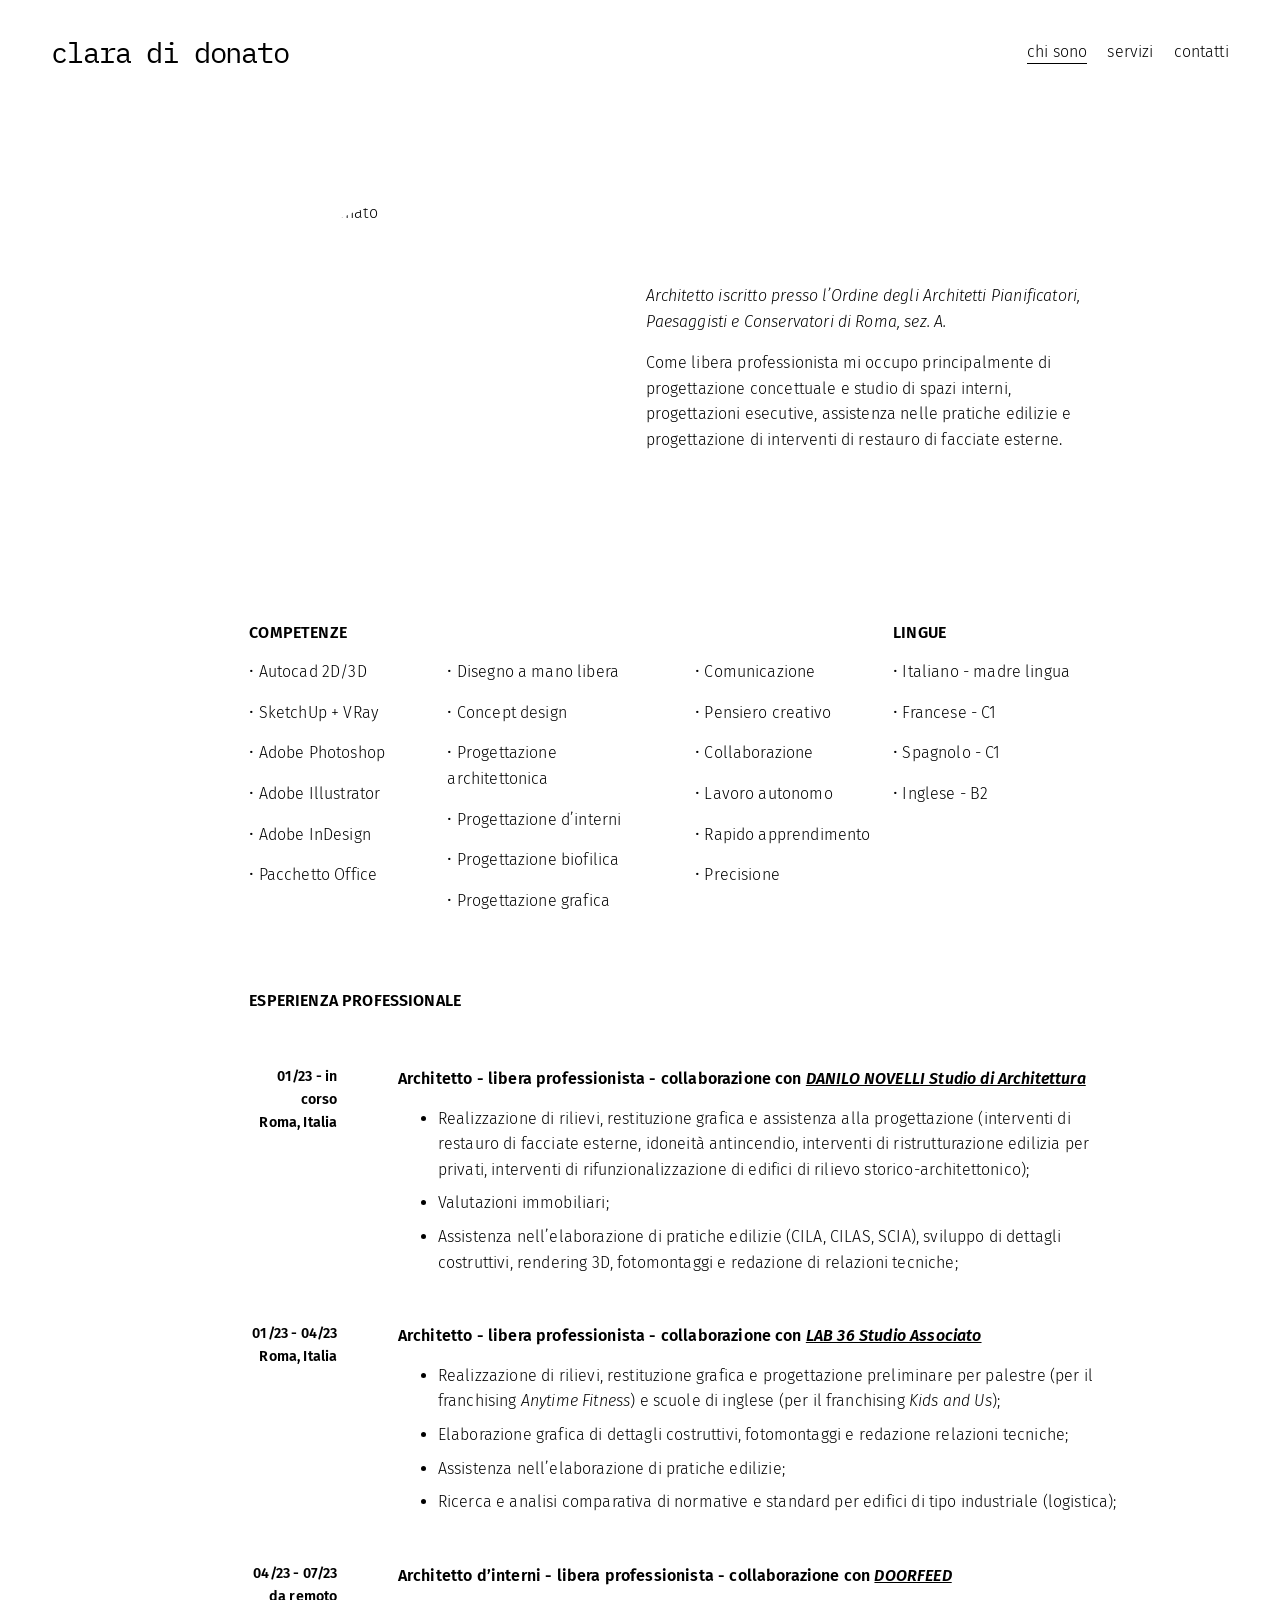
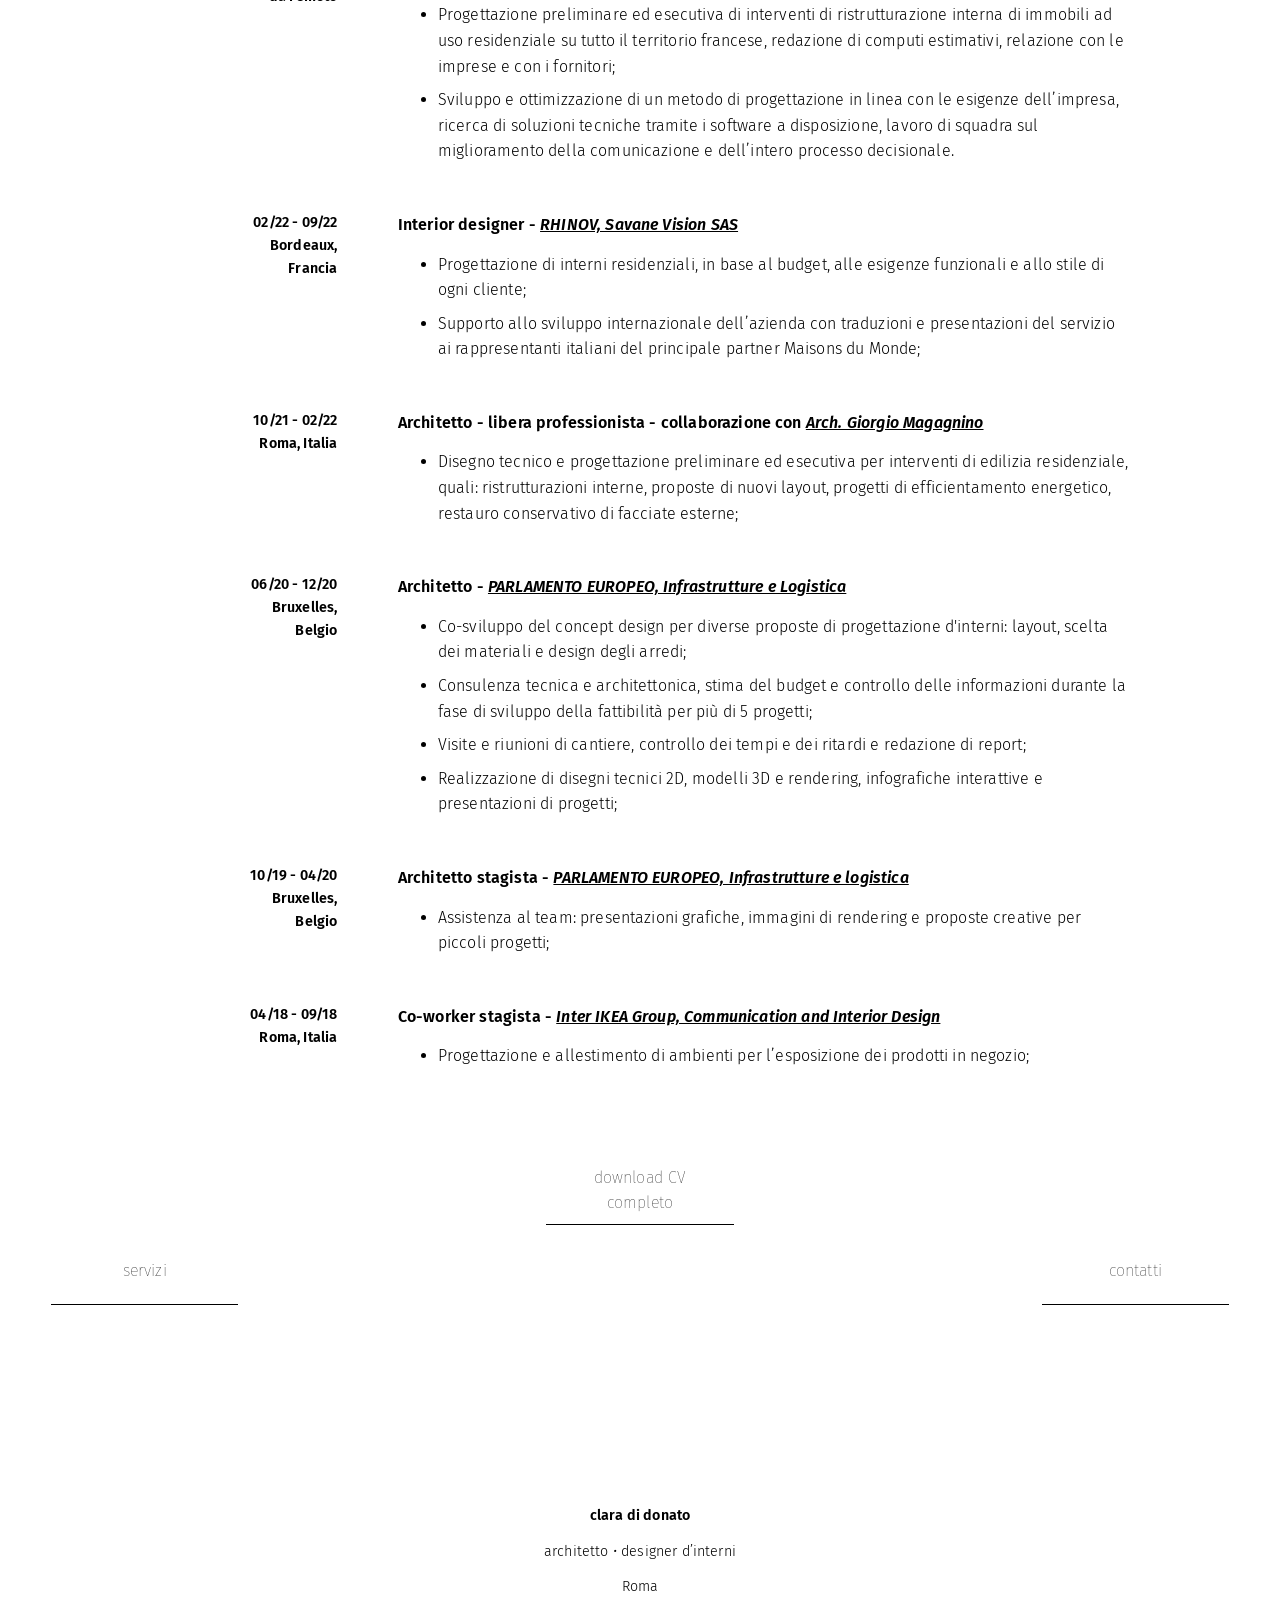
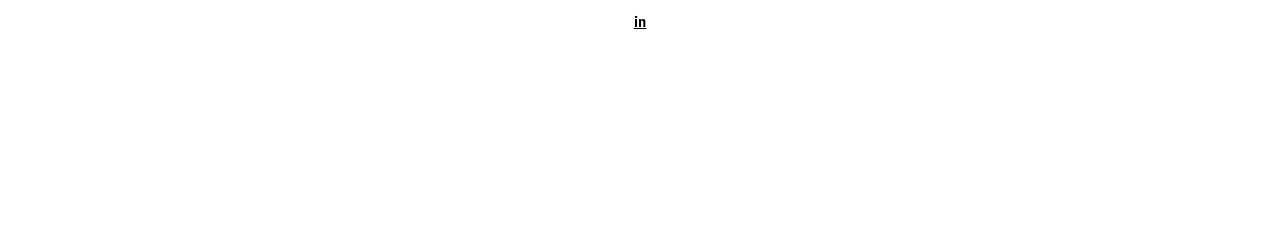
==== chisono/index.html @ 27e54b75 "First version of the site Co-Authored-By: Claude Opus 5.5 <noreply@anthropic.com>" ====
<!DOCTYPE html>
<html lang="it">
<head>
  <meta charset="utf-8">
  <meta name="viewport" content="width=device-width, initial-scale=1">
  <title>chi sono — clara di donato</title>
  <meta name="description" content="Clara Di Donato, architetto iscritto all’Ordine degli Architetti di Roma: competenze, lingue ed esperienza professionale.">
  <link rel="canonical" href="https://www.claradidonato.com/chisono/">
  <meta property="og:type" content="website">
  <meta property="og:title" content="chi sono — clara di donato">
  <meta property="og:url" content="https://www.claradidonato.com/chisono/">
  <meta property="og:image" content="https://www.claradidonato.com/assets/img/clara-di-donato.jpg">
  <link rel="icon" type="image/png" href="../assets/img/casetta.png">
  <link rel="stylesheet" href="../assets/css/style.css">
</head>
<body>
  <a class="skip-link" href="#main">Vai al contenuto</a>

  <!-- HEADER (same on every page) -->
  <header class="site-header">
    <a class="site-title" href="../">clara di donato</a>
    <button class="menu-toggle" aria-label="Menu" aria-expanded="false" aria-controls="nav"><span></span><span></span></button>
    <nav class="site-nav" id="nav" aria-label="Menu principale">
      <ul>
        <li><a href="../chisono/" aria-current="page">chi sono</a></li>
        <li><a href="../servizi/">servizi</a></li>
        <li><a href="../contatti/">contatti</a></li>
      </ul>
    </nav>
  </header>

  <main id="main">
    <section class="section about">

      <!-- Photo + introduction -->
      <div class="grid reveal">
        <img class="photo" src="../assets/img/clara-di-donato.jpg" alt="Clara Di Donato" width="800" height="800">
        <div class="intro">
          <h1 class="visually-hidden">chi sono</h1>
          <p class="lead">Architetto iscritto presso l’Ordine degli Architetti Pianificatori, Paesaggisti e Conservatori di Roma, sez. A.</p>
          <p>Come libera professionista mi occupo principalmente di progettazione concettuale e studio di spazi interni, progettazioni esecutive, assistenza nelle pratiche edilizie e progettazione di interventi di restauro di facciate esterne.</p>
        </div>
      </div>

      <!-- Skills & languages -->
      <div class="grid skills reveal">
        <h2 class="h-competenze">COMPETENZE</h2>
        <ul class="col-1">
          <li>Autocad 2D/3D</li>
          <li>SketchUp + VRay</li>
          <li>Adobe Photoshop</li>
          <li>Adobe Illustrator</li>
          <li>Adobe InDesign</li>
          <li>Pacchetto Office</li>
        </ul>
        <ul class="col-2">
          <li>Disegno a mano libera</li>
          <li>Concept design</li>
          <li>Progettazione architettonica</li>
          <li>Progettazione d’interni</li>
          <li>Progettazione biofilica</li>
          <li>Progettazione grafica</li>
        </ul>
        <ul class="col-3">
          <li>Comunicazione</li>
          <li>Pensiero creativo</li>
          <li>Collaborazione</li>
          <li>Lavoro autonomo</li>
          <li>Rapido apprendimento</li>
          <li>Precisione</li>
        </ul>
        <h2 class="h-lingue">LINGUE</h2>
        <ul class="col-4">
          <li>Italiano - madre lingua</li>
          <li>Francese - C1</li>
          <li>Spagnolo - C1</li>
          <li>Inglese - B2</li>
        </ul>
      </div>

      <!-- Work experience: to add a job, copy one <article class="job"> block -->
      <div class="grid experience">
        <h2>ESPERIENZA PROFESSIONALE</h2>

        <article class="job reveal">
          <p class="when">01/23 - in corso<br>Roma, Italia</p>
          <div class="what">
            <h3>Architetto - libera professionista - collaborazione con <a href="https://studioarchitetturanovelli.it/" target="_blank" rel="noopener">DANILO NOVELLI Studio di Architettura</a></h3>
            <ul>
              <li>Realizzazione di rilievi, restituzione grafica e assistenza alla progettazione (interventi di restauro di facciate esterne, idoneità antincendio, interventi di ristrutturazione edilizia per privati, interventi di rifunzionalizzazione di edifici di rilievo storico-architettonico);</li>
              <li>Valutazioni immobiliari;</li>
              <li>Assistenza nell’elaborazione di pratiche edilizie (CILA, CILAS, SCIA), sviluppo di dettagli costruttivi, rendering 3D, fotomontaggi e redazione di relazioni tecniche;</li>
            </ul>
          </div>
        </article>

        <article class="job reveal">
          <p class="when">01/23 - 04/23<br>Roma, Italia</p>
          <div class="what">
            <h3>Architetto - libera professionista - collaborazione con <a href="https://www.lab-36.it/" target="_blank" rel="noopener">LAB 36 Studio Associato</a></h3>
            <ul>
              <li>Realizzazione di rilievi, restituzione grafica e progettazione preliminare per palestre (per il franchising <em>Anytime Fitness</em>) e scuole di inglese (per il franchising <em>Kids and Us</em>);</li>
              <li>Elaborazione grafica di dettagli costruttivi, fotomontaggi e redazione relazioni tecniche;</li>
              <li>Assistenza nell’elaborazione di pratiche edilizie;</li>
              <li>Ricerca e analisi comparativa di normative e standard per edifici di tipo industriale (logistica);</li>
            </ul>
          </div>
        </article>

        <article class="job reveal">
          <p class="when">04/23 - 07/23<br>da remoto</p>
          <div class="what">
            <h3>Architetto d’interni - libera professionista - collaborazione con <a href="https://www.doorfeed.com/" target="_blank" rel="noopener">DOORFEED</a></h3>
            <ul>
              <li>Progettazione preliminare ed esecutiva di interventi di ristrutturazione interna di immobili ad uso residenziale su tutto il territorio francese, redazione di computi estimativi, relazione con le imprese e con i fornitori;</li>
              <li>Sviluppo e ottimizzazione di un metodo di progettazione in linea con le esigenze dell’impresa, ricerca di soluzioni tecniche tramite i software a disposizione, lavoro di squadra sul miglioramento della comunicazione e dell’intero processo decisionale.</li>
            </ul>
          </div>
        </article>

        <article class="job reveal">
          <p class="when">02/22 - 09/22<br>Bordeaux, Francia</p>
          <div class="what">
            <h3>Interior designer - <a href="https://www.rhinov.fr/" target="_blank" rel="noopener">RHINOV, Savane Vision SAS</a></h3>
            <ul>
              <li>Progettazione di interni residenziali, in base al budget, alle esigenze funzionali e allo stile di ogni cliente;</li>
              <li>Supporto allo sviluppo internazionale dell’azienda con traduzioni e presentazioni del servizio ai rappresentanti italiani del principale partner Maisons du Monde;</li>
            </ul>
          </div>
        </article>

        <article class="job reveal">
          <p class="when">10/21 - 02/22<br>Roma, Italia</p>
          <div class="what">
            <h3>Architetto - libera professionista - collaborazione con <a href="https://www.architettomagagnino.it/" target="_blank" rel="noopener">Arch. Giorgio Magagnino</a></h3>
            <ul>
              <li>Disegno tecnico e progettazione preliminare ed esecutiva per interventi di edilizia residenziale, quali: ristrutturazioni interne, proposte di nuovi layout, progetti di efficientamento energetico, restauro conservativo di facciate esterne;</li>
            </ul>
          </div>
        </article>

        <article class="job reveal">
          <p class="when">06/20 - 12/20<br>Bruxelles, Belgio</p>
          <div class="what">
            <h3>Architetto - <a href="https://the-secretary-general.europarl.europa.eu/en/directorates-general/inlo" target="_blank" rel="noopener">PARLAMENTO EUROPEO, Infrastrutture e Logistica</a></h3>
            <ul>
              <li>Co-sviluppo del concept design per diverse proposte di progettazione d'interni: layout, scelta dei materiali e design degli arredi;</li>
              <li>Consulenza tecnica e architettonica, stima del budget e controllo delle informazioni durante la fase di sviluppo della fattibilità per più di 5 progetti;</li>
              <li>Visite e riunioni di cantiere, controllo dei tempi e dei ritardi e redazione di report;</li>
              <li>Realizzazione di disegni tecnici 2D, modelli 3D e rendering, infografiche interattive e presentazioni di progetti;</li>
            </ul>
          </div>
        </article>

        <article class="job reveal">
          <p class="when">10/19 - 04/20<br>Bruxelles, Belgio</p>
          <div class="what">
            <h3>Architetto stagista - <a href="https://ep-stages.gestmax.eu/website/homepage" target="_blank" rel="noopener">PARLAMENTO EUROPEO, Infrastrutture e logistica</a></h3>
            <ul>
              <li>Assistenza al team: presentazioni grafiche, immagini di rendering e proposte creative per piccoli progetti;</li>
            </ul>
          </div>
        </article>

        <article class="job reveal">
          <p class="when">04/18 - 09/18<br>Roma, Italia</p>
          <div class="what">
            <h3>Co-worker stagista - <a href="https://www.ikea.com/" target="_blank" rel="noopener">Inter IKEA Group, Communication and Interior Design</a></h3>
            <ul>
              <li>Progettazione e allestimento di ambienti per l’esposizione dei prodotti in negozio;</li>
            </ul>
          </div>
        </article>
      </div>

      <div class="about-end">
        <div class="grid">
          <a class="btn btn--cv" href="../s/arch-clara-di-donato-CV.pdf" target="_blank" rel="noopener">download CV completo</a>
        </div>
        <div class="grid btn-row">
          <a class="btn btn--left" href="../servizi/">servizi</a>
          <a class="btn btn--right" href="../contatti/">contatti</a>
        </div>
      </div>

    </section>
  </main>

  <!-- FOOTER (same on every page) -->
  <footer class="site-footer">
    <p><strong>clara di donato</strong></p>
    <p>architetto <em>•</em> designer d’interni</p>
    <p>Roma</p>
    <p><a class="linkedin" href="https://www.linkedin.com/in/claradidonato/" aria-label="LinkedIn">in</a></p>
  </footer>

  <script src="../assets/js/main.js"></script>
</body>
</html>
---- assets/css/style.css ----
/* ==========================================================================
   clara di donato — stylesheet
   Colours, fonts and spacing live in the variables right below:
   change them there and the whole site follows.
   ========================================================================== */

@font-face { font-family: "IBM Plex Mono"; src: url("../fonts/ibm-plex-mono-latin-400-normal.woff2") format("woff2"); font-weight: 400; font-style: normal; font-display: swap; }
@font-face { font-family: "IBM Plex Mono"; src: url("../fonts/ibm-plex-mono-latin-500-normal.woff2") format("woff2"); font-weight: 500; font-style: normal; font-display: swap; }
/* Fira Sans stands in for Adelle Sans (an Adobe font licensed through Squarespace) */
@font-face { font-family: "Fira Sans"; src: url("../fonts/fira-sans-latin-100-normal.woff2") format("woff2"); font-weight: 100; font-style: normal; font-display: swap; }
@font-face { font-family: "Fira Sans"; src: url("../fonts/fira-sans-latin-300-normal.woff2") format("woff2"); font-weight: 300; font-style: normal; font-display: swap; }
@font-face { font-family: "Fira Sans"; src: url("../fonts/fira-sans-latin-300-italic.woff2") format("woff2"); font-weight: 300; font-style: italic; font-display: swap; }
@font-face { font-family: "Fira Sans"; src: url("../fonts/fira-sans-latin-600-normal.woff2") format("woff2"); font-weight: 700; font-style: normal; font-display: swap; }
@font-face { font-family: "Fira Sans"; src: url("../fonts/fira-sans-latin-600-italic.woff2") format("woff2"); font-weight: 700; font-style: italic; font-display: swap; }

:root {
  --mono: "IBM Plex Mono", ui-monospace, Menlo, monospace;
  --sans: "Fira Sans", "Helvetica Neue", Arial, sans-serif;
  --ink: #000;
  --paper: #fff;
  --soft: #fafafa;           /* background of the before/after carousel */
  --margin: 4vw;             /* left/right page margin */
  --gap: 11px;               /* gap between grid columns */
}

*, *::before, *::after { box-sizing: border-box; }

html { -webkit-text-size-adjust: 100%; }

body {
  margin: 0;
  background: var(--paper);
  color: var(--ink);
  font-family: var(--sans);
  font-weight: 300;
  font-size: 16px;
  line-height: 1.6;
  letter-spacing: 0.01em;
  -webkit-font-smoothing: antialiased;
}

img { display: block; max-width: 100%; height: auto; }
a { color: inherit; }
p { margin: 0 0 1em; }
p:last-child { margin-bottom: 0; }
strong, b { font-weight: 700; }

.skip-link { position: absolute; left: -9999px; top: 0; z-index: 100; background: #fff; padding: 8px 12px; }
.skip-link:focus { left: 8px; }

/* ---------- Header ---------- */

.site-header {
  position: absolute;
  inset: 0 0 auto 0;
  z-index: 20;
  display: flex;
  align-items: center;
  justify-content: space-between;
  height: 104px;
  padding: 0 var(--margin);
  color: var(--ink);
}
.site-header--light { color: #fff; }

.site-title {
  font-family: var(--mono);
  font-weight: 400;
  font-size: clamp(22px, 2.28vw, 34px);
  letter-spacing: -0.04em;
  text-decoration: none;
  white-space: nowrap;
}

.site-nav ul { display: flex; gap: 20px; list-style: none; margin: 0; padding: 0; }
.site-nav a { text-decoration: none; padding-bottom: 2px; border-bottom: 1px solid transparent; }
.site-nav a:hover, .site-nav a[aria-current="page"] { border-bottom-color: currentColor; }

.menu-toggle {
  display: none;
  width: 44px; height: 44px;
  margin-right: -10px;
  padding: 0;
  border: 0;
  background: none;
  color: inherit;
  cursor: pointer;
}
.menu-toggle span { display: block; width: 26px; height: 1px; margin: 7px auto; background: currentColor; transition: transform .25s; }
.menu-open .menu-toggle span:first-child { transform: translateY(4px) rotate(45deg); }
.menu-open .menu-toggle span:last-child { transform: translateY(-4px) rotate(-45deg); }

/* ---------- Layout helpers ---------- */

.section { position: relative; }

/* 24-column grid, same as the Squarespace layout */
.grid {
  display: grid;
  grid-template-columns: repeat(24, minmax(0, 1fr));
  column-gap: var(--gap);
  padding: 0 var(--margin);
}

/* Underlined text button */
.btn {
  display: flex;
  align-items: center;
  justify-content: center;
  min-height: 68px;
  padding: 0 17.6px;
  border-bottom: 1.5px solid var(--ink);
  font-family: var(--sans);
  font-weight: 100;
  font-size: 16px;
  text-align: center;
  text-decoration: none;
  transition: opacity .2s;
}
.btn:hover { opacity: .6; }

.btn-row { margin-top: 40px; }
.btn-row .btn--left { grid-column: 1 / 5; }
.btn-row .btn--right { grid-column: 21 / 25; }

h1, h2, h3, h4 { margin: 0; font-weight: 400; }
.mono-heading {
  font-family: var(--mono);
  font-weight: 400;
  font-size: clamp(21px, 1.81vw, 28px);
  line-height: 1.37;
  letter-spacing: -0.04em;
}

/* Fade-in on scroll (turned off for people who prefer reduced motion) */
.reveal { opacity: 0; transform: translateY(24px); transition: opacity .9s ease, transform .9s ease; }
.reveal.is-visible { opacity: 1; transform: none; }
@media (prefers-reduced-motion: reduce) { .reveal { opacity: 1; transform: none; transition: none; } }

/* ---------- Home ---------- */

.home-intro-blank { height: calc(100svh - 16px); min-height: 480px; }
.home-intro-blank .doodle {
  position: absolute;
  right: 5.2vw;
  bottom: 22px;
  width: clamp(96px, 11.5vw, 180px);
}

.home-photo {
  height: clamp(420px, 108vw, 1600px);
  background: #fff;
  overflow: hidden;
}
.home-photo > img { width: 100%; height: 100%; object-fit: cover; object-position: 50% 50%; }
.home-photo::after { content: ""; position: absolute; inset: 0; background: rgba(255, 255, 255, .15); }
.home-photo .curve { position: absolute; top: -1px; left: 0; z-index: 1; width: 100%; height: clamp(30px, 6vw, 86px); }

.home-about { padding: 210px 0 130px; }
.home-about .portrait { grid-column: 6 / 9; align-self: start; justify-self: center; max-height: 190px; width: auto; }
.home-about .text { grid-column: 10 / 19; margin-top: 40px; }
.home-about .text .mono-heading { margin-bottom: 22px; }
.home-about .text p { text-align: justify; }
.home-about .btn-row { margin-top: 64px; }

.carousel-section { background: var(--soft); padding: 146px 0 143px; }
.carousel { padding: 0 var(--margin); }
.carousel-track {
  display: flex;
  gap: 100px;
  overflow-x: auto;
  scroll-snap-type: x mandatory;
  scroll-behavior: smooth;
  scrollbar-width: none;
  margin: 0;
  padding: 0;
  list-style: none;
}
.carousel-track::-webkit-scrollbar { display: none; }
.carousel-track li { flex: 0 0 calc((100% - 200px) / 3); scroll-snap-align: start; }
.carousel-track img { width: 100%; aspect-ratio: 1 / 1; object-fit: cover; }
.carousel-arrows { display: flex; justify-content: center; gap: 20px; margin-top: 66px; }
.carousel-arrows button {
  display: grid; place-items: center;
  width: 60px; height: 60px;
  border: 0; border-radius: 50%;
  background: #3d3d3d; color: #fff;
  cursor: pointer;
  transition: opacity .2s;
}
.carousel-arrows button:hover { opacity: .75; }
.carousel-arrows svg { width: 24px; height: 24px; }

.home-plan { padding: 100px 0 110px; }
.home-plan .plan { grid-column: 1 / 25; width: 100%; }
.home-plan .btn-row { margin-top: 30px; }

/* ---------- Chi sono ---------- */

.about { padding: 200px 0 0; }
.about .photo { grid-column: 5 / 12; width: 100%; max-width: 380px; aspect-ratio: 1 / 1; object-fit: cover; border-radius: 50%; justify-self: center; }
.about .intro { grid-column: 13 / 22; align-self: center; }
.about .intro .lead { font-style: italic; text-align: justify; }

.skills { margin-top: 84px; row-gap: 14px; }
.skills h2 { font-family: var(--sans); font-size: 16px; font-weight: 700; }
.skills .h-competenze { grid-column: 5 / 9; grid-row: 1; }
.skills .h-lingue { grid-column: 18 / 22; grid-row: 1; }
.skills ul { list-style: none; margin: 0; padding: 0; grid-row: 2; }
.skills li { margin-bottom: 15px; }
.skills li::before { content: "• "; }
.skills .col-1 { grid-column: 5 / 9; }
.skills .col-2 { grid-column: 9 / 13; }
.skills .col-3 { grid-column: 14 / 18; }
.skills .col-4 { grid-column: 18 / 22; }

.experience { margin-top: 60px; }
.experience > h2 { grid-column: 5 / 23; font-family: var(--sans); font-size: 16px; font-weight: 700; margin-bottom: 52px; }
.job { grid-column: 5 / 23; display: grid; grid-template-columns: subgrid; margin-bottom: 40px; }
.job .when { grid-column: 1 / 3; font-size: 14.27px; line-height: 1.6; font-weight: 700; text-align: right; }
.job .what { grid-column: 4 / 19; }
.job .what h3 { font-family: var(--sans); font-size: 16px; font-weight: 700; margin-bottom: 14px; }
.job .what h3 a { font-style: italic; }
.job .what ul { margin: 0; padding-left: 40px; }
.job .what li { margin-bottom: 8px; }

.about-end { padding: 40px 0 0; }
.about-end .btn--cv { grid-column: 11 / 15; }
.about-end .btn-row { margin-top: 12px; }

/* ---------- Servizi ---------- */

.services { padding: 150px 0 0; }
.services .list { grid-column: 4 / 12; grid-row: 1; align-self: center; }
.services .image { grid-column: 13 / 24; grid-row: 1; width: 100%; aspect-ratio: 601 / 621; object-fit: cover; }
.services .btn-row { margin-top: 30px; }

.accordion details { padding: 30px 0; }
.accordion summary {
  display: flex; align-items: center; justify-content: space-between; gap: 20px;
  list-style: none;
  cursor: pointer;
}
.accordion summary::-webkit-details-marker { display: none; }
.accordion .icon { position: relative; flex: 0 0 24px; width: 24px; height: 24px; }
.accordion .icon::before, .accordion .icon::after { content: ""; position: absolute; left: 0; top: 50%; width: 24px; height: 1px; background: currentColor; transition: transform .25s; }
.accordion .icon::after { transform: rotate(90deg); }
.accordion details[open] .icon::after { transform: rotate(0deg); }
.accordion details p { width: 70%; margin-top: 18px; }

/* ---------- Contatti ---------- */

.contact-hero { height: clamp(420px, 79vw, 1140px); background: #1c1c1c; overflow: hidden; }
.contact-hero img { width: 100%; height: 100%; object-fit: cover; }

.contact { padding: 176px 0 120px; }
.contact form { grid-column: 7 / 19; }
.contact .btn--home { grid-column: 7 / 11; margin-top: 60px; }

.form-row { display: grid; grid-template-columns: 1fr 1fr; gap: 10px; }
.form-legend { margin: 0 0 4px; padding: 0; font-size: 16px; }
.field { display: block; margin-bottom: 22px; }
.field label { display: block; font-size: 13px; }
.field label .req { color: rgba(0, 0, 0, .55); margin-left: 4px; }
.field.big label { font-size: 14px; }
.field input, .field textarea {
  display: block; width: 100%;
  margin-top: 6px;
  padding: 5px 0;
  border: 0; border-bottom: 1px solid var(--ink); border-radius: 0;
  background: transparent;
  font: inherit;
  color: inherit;
}
.field textarea { min-height: 110px; resize: vertical; }
.field input:focus, .field textarea:focus { outline: none; border-bottom-width: 2px; }
fieldset { border: 0; margin: 0; padding: 0; min-width: 0; }
.btn--submit { display: inline-flex; min-height: 38px; border-top: 0; border-left: 0; border-right: 0; background: none; color: inherit; cursor: pointer; }
.hp { position: absolute; left: -9999px; }

/* ---------- Footer ---------- */

.site-footer { padding: 200px 0 200px; text-align: center; font-size: 14.27px; line-height: 1.6; }
.site-footer p { margin: 0 0 0.9em; }
.site-footer .linkedin { font-weight: 700; text-decoration: underline; }

/* ---------- 404 ---------- */

.not-found { min-height: 70vh; display: grid; place-items: center; text-align: center; padding: 160px var(--margin) 0; }

/* ---------- Tablet & phone ---------- */

@media (max-width: 1000px) {
  .home-about .portrait { grid-column: 3 / 8; }
  .home-about .text { grid-column: 9 / 23; }
  .about .photo { grid-column: 3 / 11; }
  .about .intro { grid-column: 12 / 24; }
  .skills .h-competenze, .skills .col-1 { grid-column: 3 / 9; }
  .skills .col-2 { grid-column: 9 / 15; }
  .skills .col-3 { grid-column: 15 / 20; }
  .skills .h-lingue, .skills .col-4 { grid-column: 20 / 25; }
  .experience > h2, .job { grid-column: 3 / 25; }
  .job .what { grid-column: 4 / 23; }
  .services .list { grid-column: 2 / 12; }
  .contact form, .contact .btn--home { grid-column: 4 / 22; }
}

@media (max-width: 767px) {
  :root { --margin: 6vw; }

  .menu-toggle { display: block; position: relative; z-index: 31; }
  .site-nav {
    position: fixed; inset: 0; z-index: 30;
    display: grid; place-items: center;
    background: #fff; color: #000;
    opacity: 0; visibility: hidden;
    transition: opacity .25s, visibility .25s;
  }
  .site-nav ul { flex-direction: column; align-items: center; gap: 26px; }
  .site-nav a { font-family: var(--mono); font-size: 28px; letter-spacing: -0.04em; }
  .menu-open .site-nav { opacity: 1; visibility: visible; }
  .menu-open .site-title, .menu-open .menu-toggle { position: relative; z-index: 31; color: #000; }
  .site-header { height: 84px; }

  .grid > * { grid-column: 1 / -1 !important; grid-row: auto !important; }

  .btn-row { row-gap: 8px; }
  .home-about { padding: 120px 0 90px; }
  .home-about .portrait { justify-self: start; max-height: 150px; }
  .home-about .text { margin-top: 28px; }

  .carousel-section { padding: 80px 0; }
  .carousel-track { gap: 20px; }
  .carousel-track li { flex-basis: 82%; }
  .carousel-arrows { margin-top: 40px; }

  .home-plan { padding: 60px 0 80px; }

  .about { padding-top: 120px; }
  .about .photo { max-width: 260px; margin-bottom: 36px; justify-self: start; }
  .skills { margin-top: 56px; }
  .skills ul { margin-bottom: 10px; }
  .skills .h-lingue { margin-top: 18px; }
  .job { display: block; }
  .job .when { text-align: left; margin-bottom: 8px; }
  .job .what ul { padding-left: 20px; }

  .services { padding-top: 120px; }
  .services .image { margin-top: 30px; }
  .accordion details p { width: 100%; }
  .home-about .text p, .about .intro .lead { text-align: left; }

  .contact { padding: 90px 0 80px; }
  .form-row { grid-template-columns: 1fr; gap: 0; }

  .site-footer { padding: 120px 0; }
}

.visually-hidden { position: absolute !important; width: 1px; height: 1px; overflow: hidden; clip: rect(0 0 0 0); white-space: nowrap; }
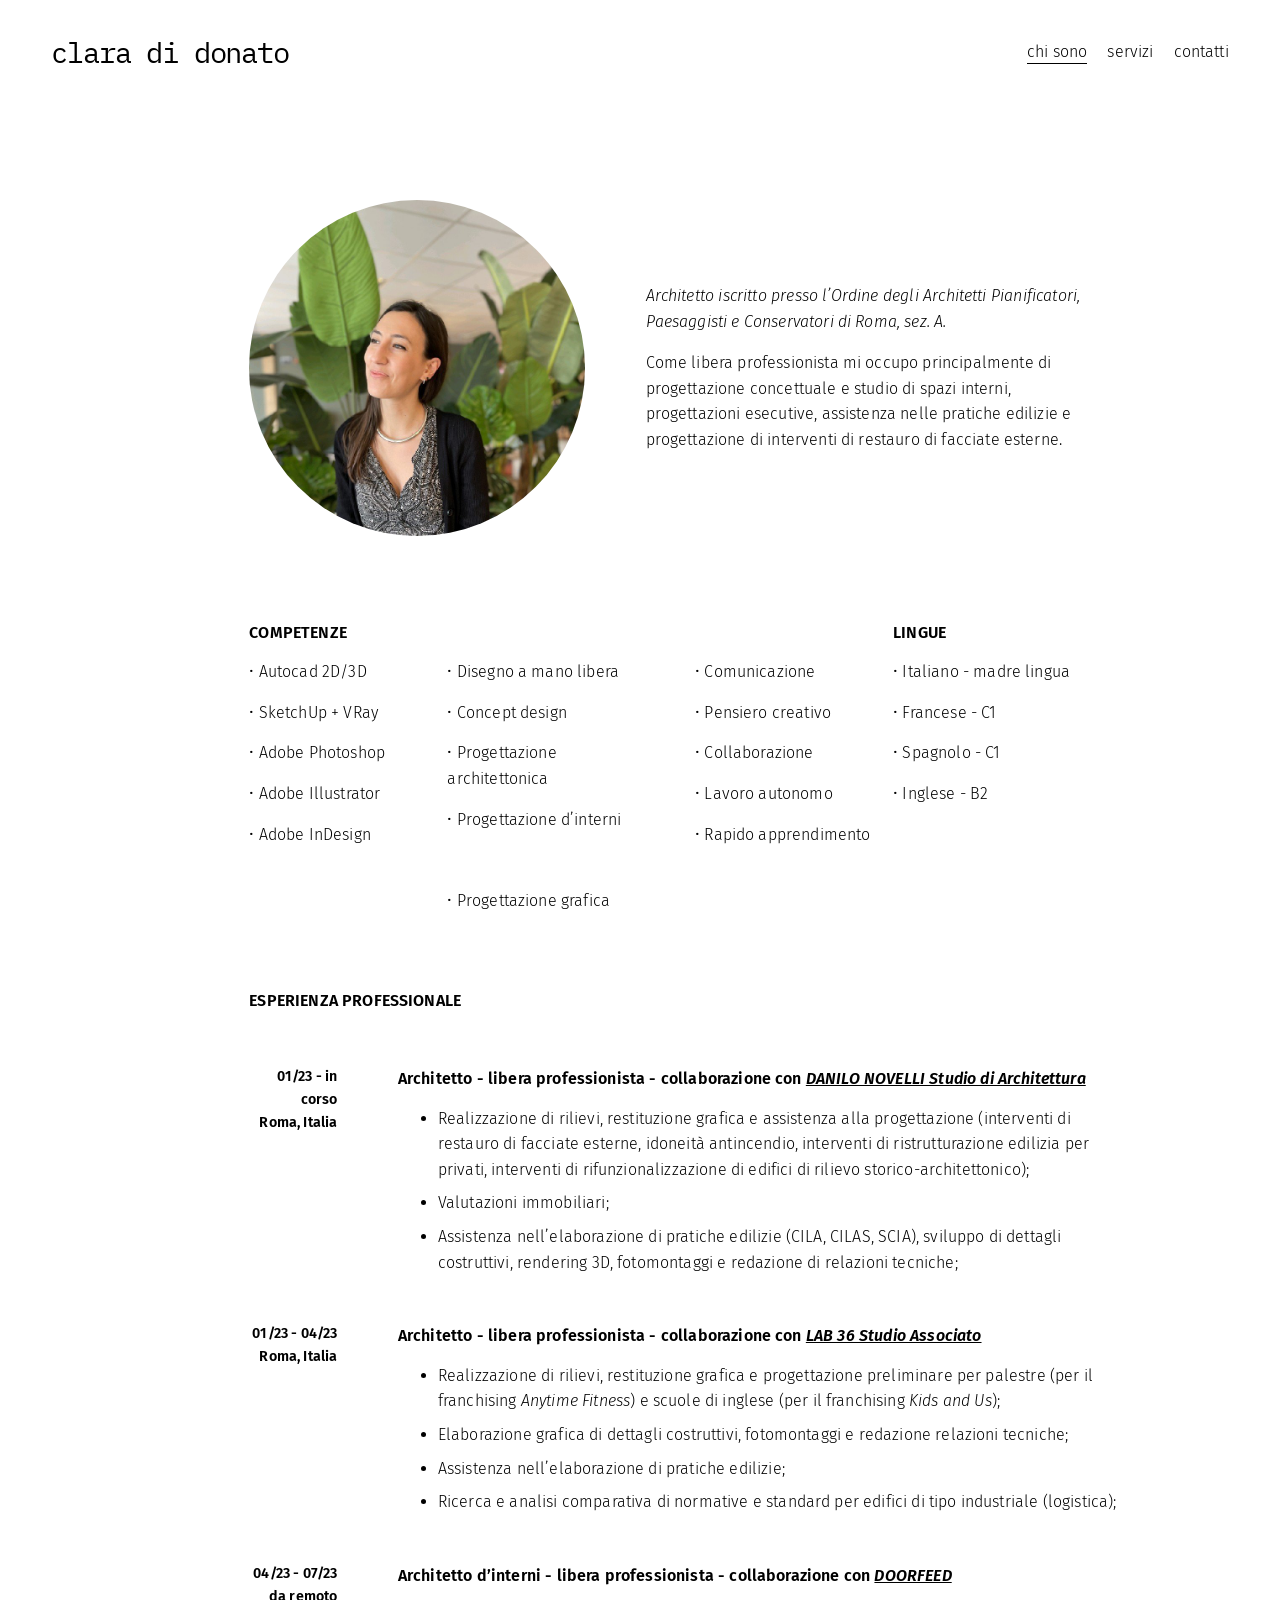
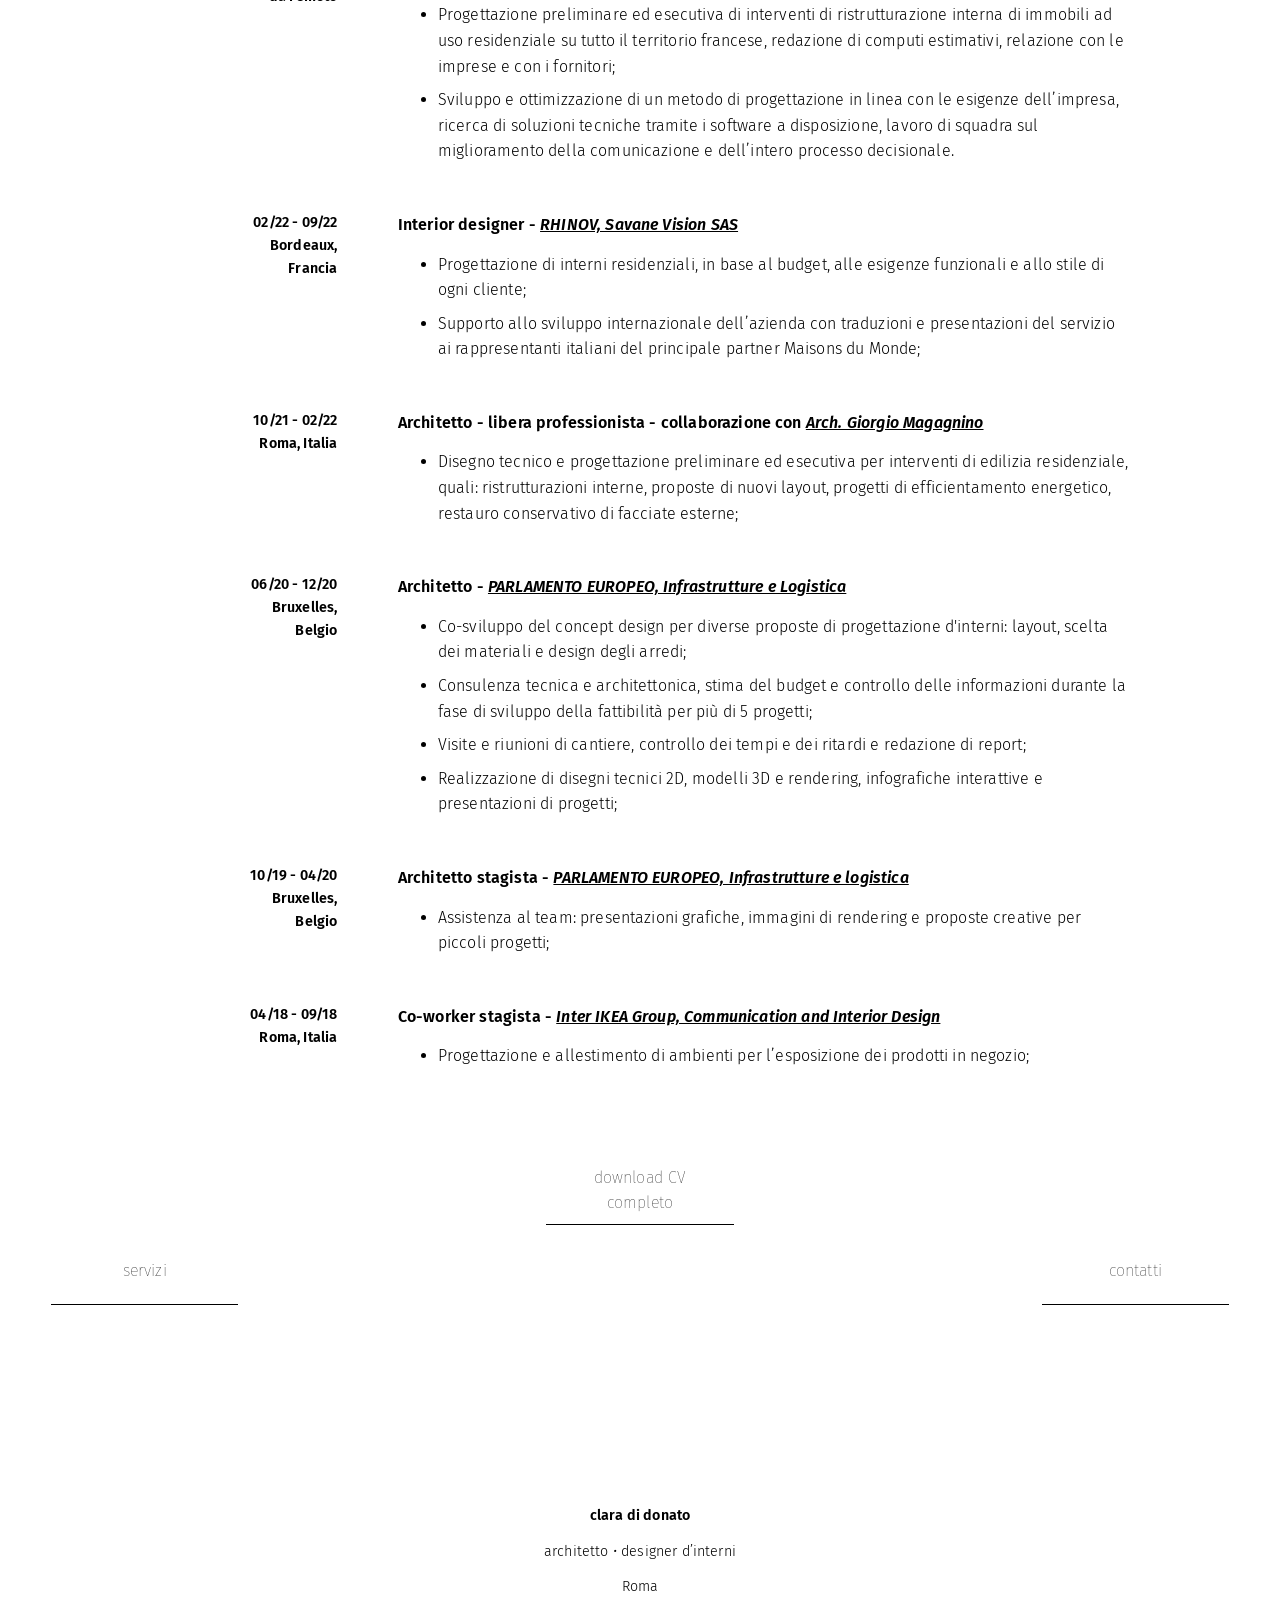
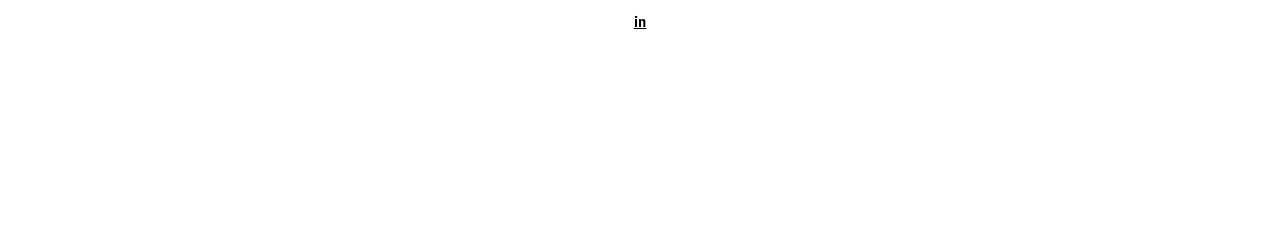
==== commit f4fd09a1: "Add the old site effects: home photo zoom, growing photo on Servizi, fade-ins Co-Authored-By: Claude" ====
--- a/chisono/index.html
+++ b/chisono/index.html
@@ -33,7 +33,7 @@
     <section class="section about">
 
       <!-- Photo + introduction -->
-      <div class="grid reveal">
+      <div class="grid">
         <img class="photo" src="../assets/img/clara-di-donato.jpg" alt="Clara Di Donato" width="800" height="800">
         <div class="intro">
           <h1 class="visually-hidden">chi sono</h1>
@@ -43,7 +43,7 @@
       </div>
 
       <!-- Skills & languages -->
-      <div class="grid skills reveal">
+      <div class="grid skills">
         <h2 class="h-competenze">COMPETENZE</h2>
         <ul class="col-1">
           <li>Autocad 2D/3D</li>
@@ -82,7 +82,7 @@
       <div class="grid experience">
         <h2>ESPERIENZA PROFESSIONALE</h2>
 
-        <article class="job reveal">
+        <article class="job">
           <p class="when">01/23 - in corso<br>Roma, Italia</p>
           <div class="what">
             <h3>Architetto - libera professionista - collaborazione con <a href="https://studioarchitetturanovelli.it/" target="_blank" rel="noopener">DANILO NOVELLI Studio di Architettura</a></h3>
@@ -94,7 +94,7 @@
           </div>
         </article>
 
-        <article class="job reveal">
+        <article class="job">
           <p class="when">01/23 - 04/23<br>Roma, Italia</p>
           <div class="what">
             <h3>Architetto - libera professionista - collaborazione con <a href="https://www.lab-36.it/" target="_blank" rel="noopener">LAB 36 Studio Associato</a></h3>
@@ -107,7 +107,7 @@
           </div>
         </article>
 
-        <article class="job reveal">
+        <article class="job">
           <p class="when">04/23 - 07/23<br>da remoto</p>
           <div class="what">
             <h3>Architetto d’interni - libera professionista - collaborazione con <a href="https://www.doorfeed.com/" target="_blank" rel="noopener">DOORFEED</a></h3>
@@ -118,7 +118,7 @@
           </div>
         </article>
 
-        <article class="job reveal">
+        <article class="job">
           <p class="when">02/22 - 09/22<br>Bordeaux, Francia</p>
           <div class="what">
             <h3>Interior designer - <a href="https://www.rhinov.fr/" target="_blank" rel="noopener">RHINOV, Savane Vision SAS</a></h3>
@@ -129,7 +129,7 @@
           </div>
         </article>
 
-        <article class="job reveal">
+        <article class="job">
           <p class="when">10/21 - 02/22<br>Roma, Italia</p>
           <div class="what">
             <h3>Architetto - libera professionista - collaborazione con <a href="https://www.architettomagagnino.it/" target="_blank" rel="noopener">Arch. Giorgio Magagnino</a></h3>
@@ -139,7 +139,7 @@
           </div>
         </article>
 
-        <article class="job reveal">
+        <article class="job">
           <p class="when">06/20 - 12/20<br>Bruxelles, Belgio</p>
           <div class="what">
             <h3>Architetto - <a href="https://the-secretary-general.europarl.europa.eu/en/directorates-general/inlo" target="_blank" rel="noopener">PARLAMENTO EUROPEO, Infrastrutture e Logistica</a></h3>
@@ -152,7 +152,7 @@
           </div>
         </article>
 
-        <article class="job reveal">
+        <article class="job">
           <p class="when">10/19 - 04/20<br>Bruxelles, Belgio</p>
           <div class="what">
             <h3>Architetto stagista - <a href="https://ep-stages.gestmax.eu/website/homepage" target="_blank" rel="noopener">PARLAMENTO EUROPEO, Infrastrutture e logistica</a></h3>
@@ -162,7 +162,7 @@
           </div>
         </article>
 
-        <article class="job reveal">
+        <article class="job">
           <p class="when">04/18 - 09/18<br>Roma, Italia</p>
           <div class="what">
             <h3>Co-worker stagista - <a href="https://www.ikea.com/" target="_blank" rel="noopener">Inter IKEA Group, Communication and Interior Design</a></h3>
--- a/assets/css/style.css
+++ b/assets/css/style.css
@@ -132,10 +132,17 @@
   letter-spacing: -0.04em;
 }
 
-/* Fade-in on scroll (turned off for people who prefer reduced motion) */
-.reveal { opacity: 0; transform: translateY(24px); transition: opacity .9s ease, transform .9s ease; }
-.reveal.is-visible { opacity: 1; transform: none; }
-@media (prefers-reduced-motion: reduce) { .reveal { opacity: 1; transform: none; transition: none; } }
+/* Fade-ins, like the old site (turned off for people who prefer reduced motion).
+   The header fades in when a page opens; main.js adds .reveal to images, text and buttons
+   so they fade in as they scroll into view. */
+@keyframes fade-in { from { opacity: 0; } }
+.site-title, .site-nav ul, .menu-toggle { animation: fade-in .9s ease; }
+.reveal { opacity: 0; transition: opacity .9s ease; }
+.reveal.is-visible { opacity: 1; }
+@media (prefers-reduced-motion: reduce) {
+  .site-title, .site-nav ul, .menu-toggle { animation: none; }
+  .reveal { opacity: 1; transition: none; }
+}
 
 /* ---------- Home ---------- */
 
@@ -152,7 +159,7 @@
   background: #fff;
   overflow: hidden;
 }
-.home-photo > img { width: 100%; height: 100%; object-fit: cover; object-position: 50% 50%; }
+.home-photo > img { width: 100%; height: 100%; object-fit: cover; object-position: 50% 50%; transform-origin: 50% 50%; will-change: transform; } /* zooms in while you scroll: see main.js */
 .home-photo::after { content: ""; position: absolute; inset: 0; background: rgba(255, 255, 255, .15); }
 .home-photo .curve { position: absolute; top: -1px; left: 0; z-index: 1; width: 100%; height: clamp(30px, 6vw, 86px); }
 
@@ -231,11 +238,19 @@
 /* ---------- Servizi ---------- */
 
 .services { padding: 150px 0 0; }
-.services .list { grid-column: 4 / 12; grid-row: 1; align-self: center; }
-.services .image { grid-column: 13 / 24; grid-row: 1; width: 100%; aspect-ratio: 601 / 621; object-fit: cover; }
+/* Same layout as the old site: the photo covers the list of services plus two grid rows above
+   and two below, so it grows taller whenever a service is opened. */
+.services .grid:not(.btn-row) {
+  --row: calc(min(1500px, 100vw - 2 * var(--margin)) * 0.0215);   /* one row of the old site's grid */
+  --pad: calc(2 * var(--row) + 2 * var(--gap));
+  grid-template-rows: var(--pad) auto var(--pad);
+}
+.services .list { grid-column: 4 / 12; grid-row: 2; display: grid; row-gap: var(--gap); align-content: start; }
+.services .image { grid-column: 13 / 24; grid-row: 1 / 4; width: 100%; height: 100%; object-fit: cover; }
 .services .btn-row { margin-top: 30px; }
 
 .accordion details { padding: 30px 0; }
+.services .accordion details { min-height: calc(3 * var(--row) + 2 * var(--gap)); }
 .accordion summary {
   display: flex; align-items: center; justify-content: space-between; gap: 20px;
   list-style: none;
@@ -245,7 +260,7 @@
 .accordion .icon { position: relative; flex: 0 0 24px; width: 24px; height: 24px; }
 .accordion .icon::before, .accordion .icon::after { content: ""; position: absolute; left: 0; top: 50%; width: 24px; height: 1px; background: currentColor; transition: transform .25s; }
 .accordion .icon::after { transform: rotate(90deg); }
-.accordion details[open] .icon::after { transform: rotate(0deg); }
+.accordion details[open]:not(.is-closing) .icon::after { transform: rotate(0deg); }
 .accordion details p { width: 70%; margin-top: 18px; }
 
 /* ---------- Contatti ---------- */
@@ -346,7 +361,9 @@
   .job .what ul { padding-left: 20px; }
 
   .services { padding-top: 120px; }
-  .services .image { margin-top: 30px; }
+  /* On phones the photo goes above the list (as on the old site) and keeps its shape */
+  .services .grid:not(.btn-row) { --row: 24px; grid-template-rows: none; }
+  .services .image { order: -1; height: auto; aspect-ratio: 601 / 621; margin-bottom: 60px; }
   .accordion details p { width: 100%; }
   .home-about .text p, .about .intro .lead { text-align: left; }
 
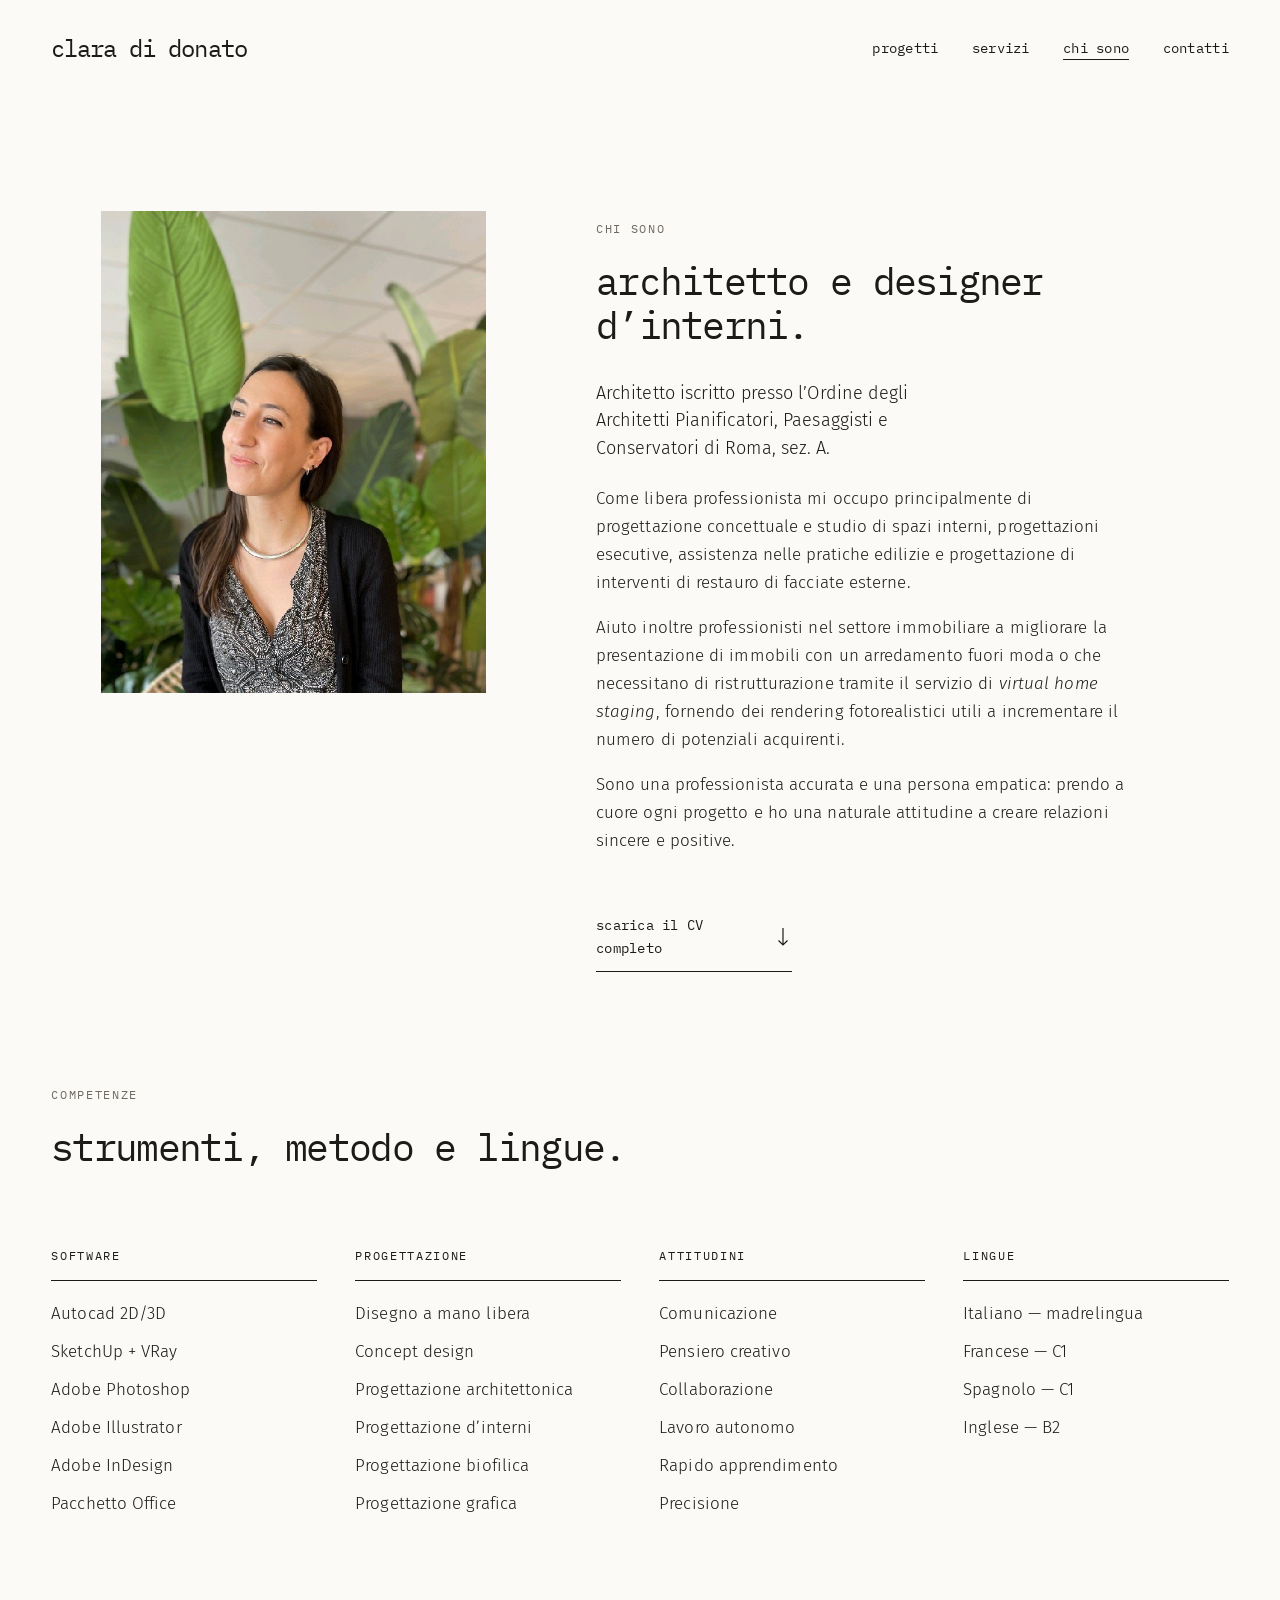
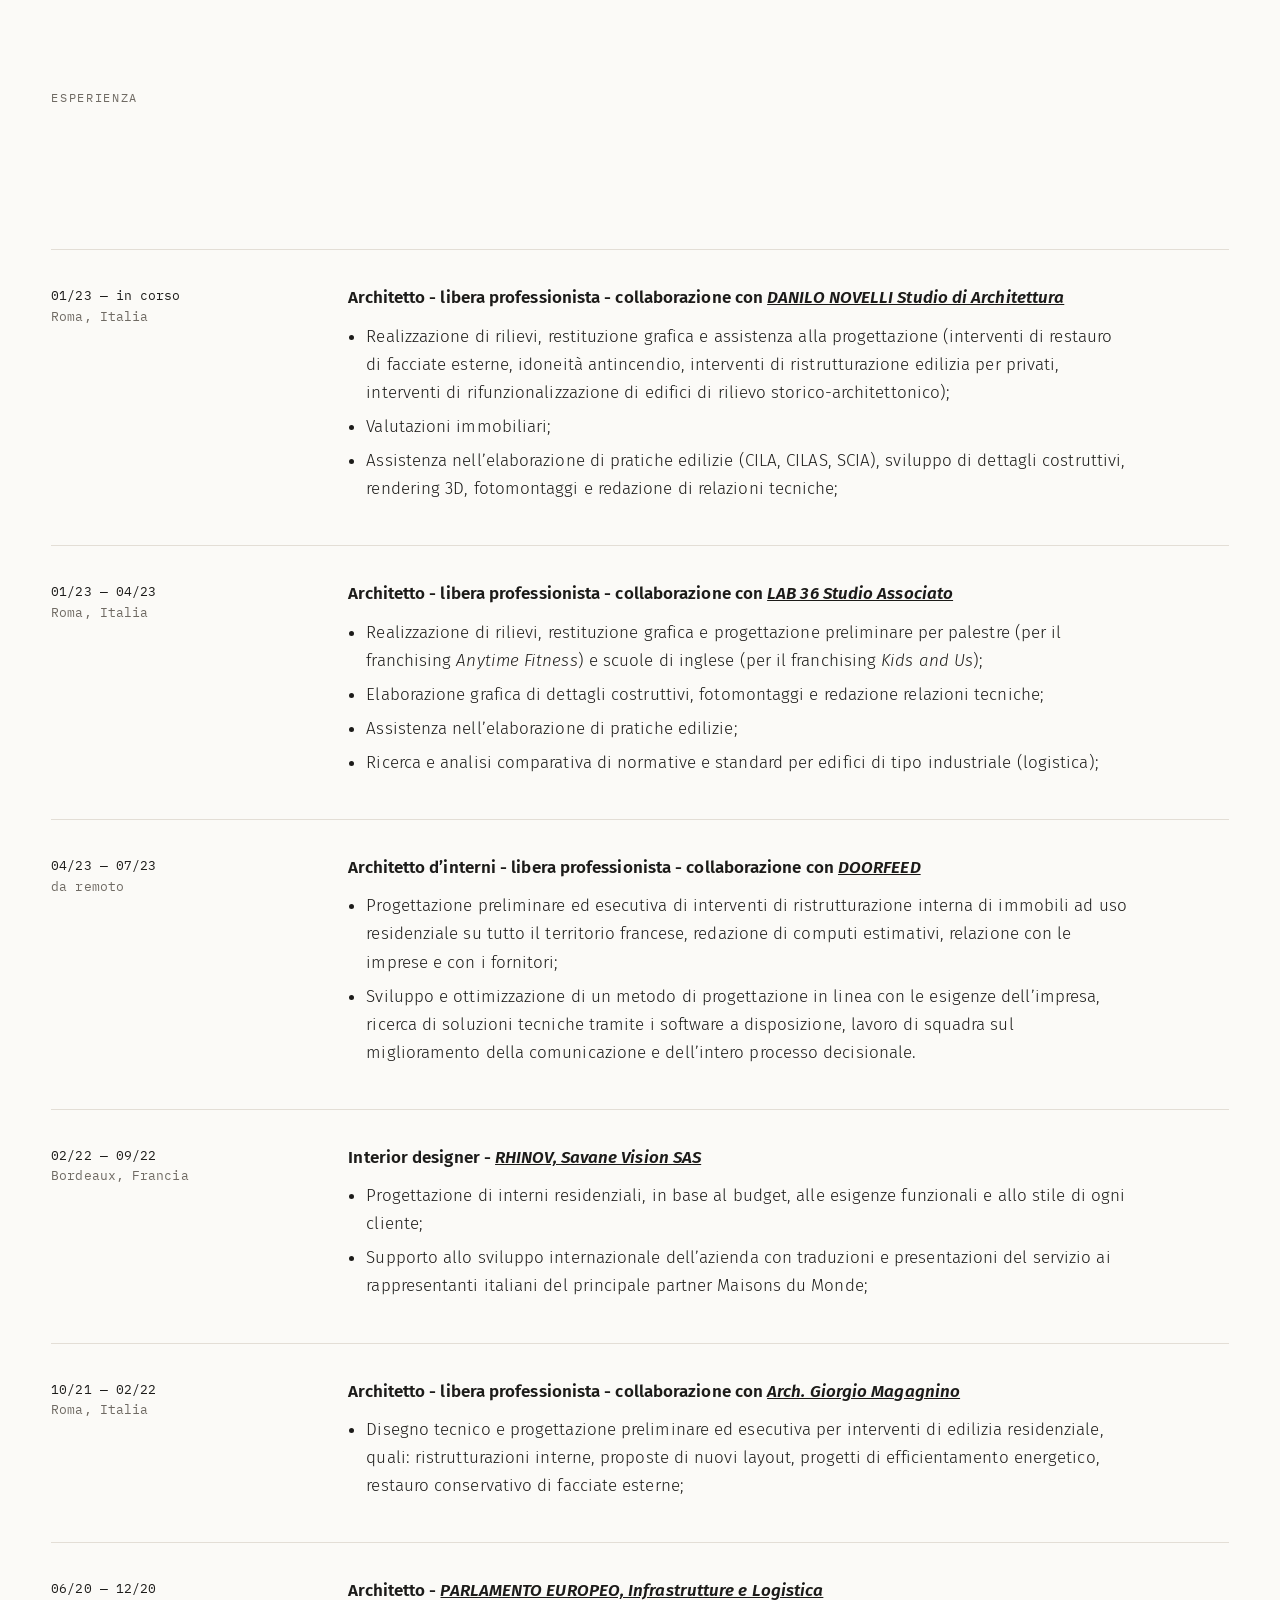
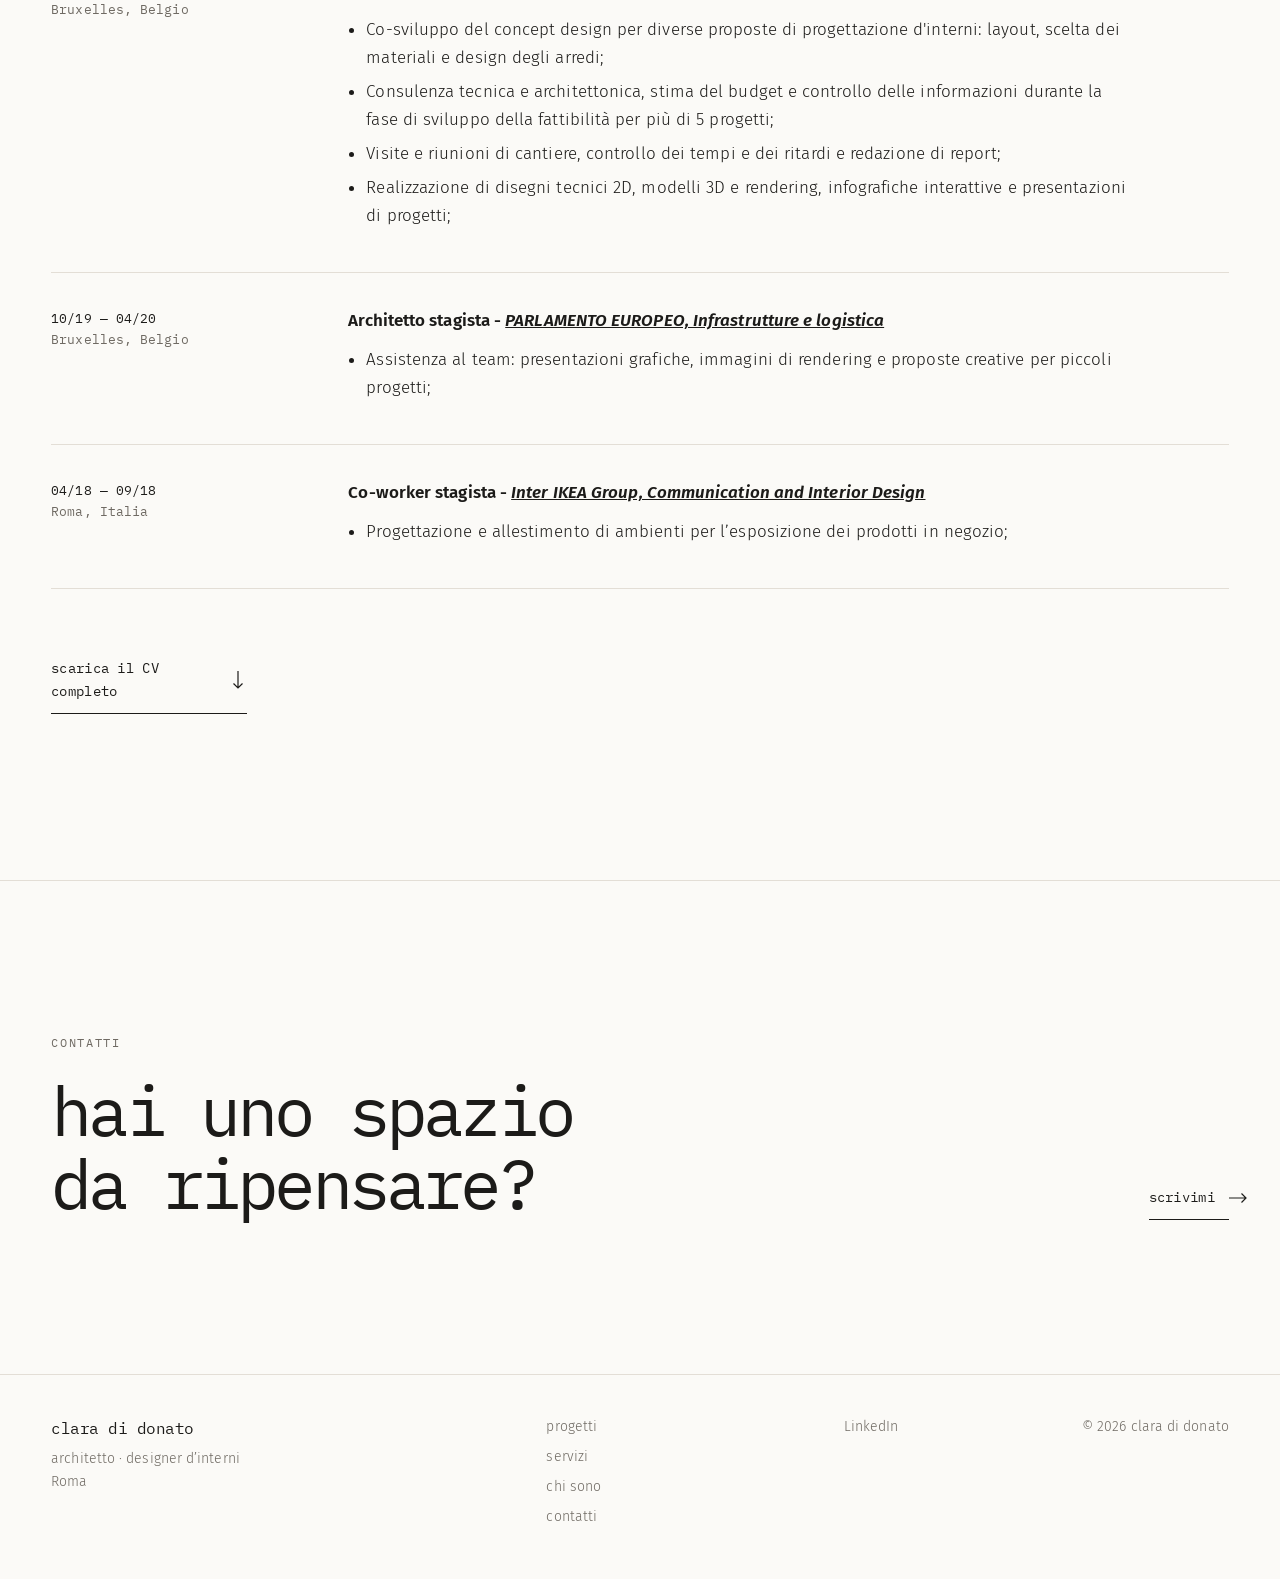
==== commit 767dad2d: "Redesign: new look, Progetti page, before/after slider Co-Authored-By: Claude Opus 5.5 <noreply@anth" ====
--- a/chisono/index.html
+++ b/chisono/index.html
@@ -11,6 +11,7 @@
   <meta property="og:url" content="https://www.claradidonato.com/chisono/">
   <meta property="og:image" content="https://www.claradidonato.com/assets/img/clara-di-donato.jpg">
   <link rel="icon" type="image/png" href="../assets/img/casetta.png">
+  <link rel="preload" href="../assets/fonts/ibm-plex-mono-latin-400-normal.woff2" as="font" type="font/woff2" crossorigin>
   <link rel="stylesheet" href="../assets/css/style.css">
 </head>
 <body>
@@ -22,68 +23,98 @@
     <button class="menu-toggle" aria-label="Menu" aria-expanded="false" aria-controls="nav"><span></span><span></span></button>
     <nav class="site-nav" id="nav" aria-label="Menu principale">
       <ul>
+        <li><a href="../progetti/">progetti</a></li>
+        <li><a href="../servizi/">servizi</a></li>
         <li><a href="../chisono/" aria-current="page">chi sono</a></li>
-        <li><a href="../servizi/">servizi</a></li>
         <li><a href="../contatti/">contatti</a></li>
       </ul>
     </nav>
   </header>
 
   <main id="main">
-    <section class="section about">
-
-      <!-- Photo + introduction -->
-      <div class="grid">
-        <img class="photo" src="../assets/img/clara-di-donato.jpg" alt="Clara Di Donato" width="800" height="800">
-        <div class="intro">
-          <h1 class="visually-hidden">chi sono</h1>
+
+    <!-- Photo + introduction -->
+    <section class="section page-head">
+      <div class="grid about-head">
+        <img class="about-photo" src="../assets/img/clara-di-donato.jpg" alt="Clara Di Donato tra le piante" width="800" height="800">
+        <div class="about-text">
+          <p class="label">chi sono</p>
+          <h1 class="title">architetto e designer d’interni.</h1>
           <p class="lead">Architetto iscritto presso l’Ordine degli Architetti Pianificatori, Paesaggisti e Conservatori di Roma, sez. A.</p>
           <p>Come libera professionista mi occupo principalmente di progettazione concettuale e studio di spazi interni, progettazioni esecutive, assistenza nelle pratiche edilizie e progettazione di interventi di restauro di facciate esterne.</p>
-        </div>
-      </div>
-
-      <!-- Skills & languages -->
-      <div class="grid skills">
-        <h2 class="h-competenze">COMPETENZE</h2>
-        <ul class="col-1">
-          <li>Autocad 2D/3D</li>
-          <li>SketchUp + VRay</li>
-          <li>Adobe Photoshop</li>
-          <li>Adobe Illustrator</li>
-          <li>Adobe InDesign</li>
-          <li>Pacchetto Office</li>
-        </ul>
-        <ul class="col-2">
-          <li>Disegno a mano libera</li>
-          <li>Concept design</li>
-          <li>Progettazione architettonica</li>
-          <li>Progettazione d’interni</li>
-          <li>Progettazione biofilica</li>
-          <li>Progettazione grafica</li>
-        </ul>
-        <ul class="col-3">
-          <li>Comunicazione</li>
-          <li>Pensiero creativo</li>
-          <li>Collaborazione</li>
-          <li>Lavoro autonomo</li>
-          <li>Rapido apprendimento</li>
-          <li>Precisione</li>
-        </ul>
-        <h2 class="h-lingue">LINGUE</h2>
-        <ul class="col-4">
-          <li>Italiano - madre lingua</li>
-          <li>Francese - C1</li>
-          <li>Spagnolo - C1</li>
-          <li>Inglese - B2</li>
-        </ul>
-      </div>
-
-      <!-- Work experience: to add a job, copy one <article class="job"> block -->
-      <div class="grid experience">
-        <h2>ESPERIENZA PROFESSIONALE</h2>
-
-        <article class="job">
-          <p class="when">01/23 - in corso<br>Roma, Italia</p>
+          <p>Aiuto inoltre professionisti nel settore immobiliare a migliorare la presentazione di immobili con un arredamento fuori moda o che necessitano di ristrutturazione tramite il servizio di <em>virtual home staging</em>, fornendo dei rendering fotorealistici utili a incrementare il numero di potenziali acquirenti.</p>
+          <p>Sono una professionista accurata e una persona empatica: prendo a cuore ogni progetto e ho una naturale attitudine a creare relazioni sincere e positive.</p>
+          <a class="btn btn--down" href="../s/arch-clara-di-donato-CV.pdf" target="_blank" rel="noopener">scarica il CV completo</a>
+        </div>
+      </div>
+    </section>
+
+    <!-- Skills & languages -->
+    <section class="section skills-section">
+      <div class="grid section-head">
+        <div class="head-text">
+          <p class="label">competenze</p>
+          <h2 class="title">strumenti, metodo e lingue.</h2>
+        </div>
+      </div>
+      <div class="skills-grid">
+        <div>
+          <h3>software</h3>
+          <ul>
+            <li>Autocad 2D/3D</li>
+            <li>SketchUp + VRay</li>
+            <li>Adobe Photoshop</li>
+            <li>Adobe Illustrator</li>
+            <li>Adobe InDesign</li>
+            <li>Pacchetto Office</li>
+          </ul>
+        </div>
+        <div>
+          <h3>progettazione</h3>
+          <ul>
+            <li>Disegno a mano libera</li>
+            <li>Concept design</li>
+            <li>Progettazione architettonica</li>
+            <li>Progettazione d’interni</li>
+            <li>Progettazione biofilica</li>
+            <li>Progettazione grafica</li>
+          </ul>
+        </div>
+        <div>
+          <h3>attitudini</h3>
+          <ul>
+            <li>Comunicazione</li>
+            <li>Pensiero creativo</li>
+            <li>Collaborazione</li>
+            <li>Lavoro autonomo</li>
+            <li>Rapido apprendimento</li>
+            <li>Precisione</li>
+          </ul>
+        </div>
+        <div>
+          <h3>lingue</h3>
+          <ul>
+            <li>Italiano — madrelingua</li>
+            <li>Francese — C1</li>
+            <li>Spagnolo — C1</li>
+            <li>Inglese — B2</li>
+          </ul>
+        </div>
+      </div>
+    </section>
+
+    <!-- Work experience: to add a job, copy one <article class="job"> block -->
+    <section class="section experience">
+      <div class="grid section-head">
+        <div class="head-text">
+          <p class="label">esperienza</p>
+          <h2 class="title">esperienza professionale.</h2>
+        </div>
+      </div>
+      <div class="jobs">
+
+        <article class="job">
+          <p class="when">01/23 — in corso<br><span>Roma, Italia</span></p>
           <div class="what">
             <h3>Architetto - libera professionista - collaborazione con <a href="https://studioarchitetturanovelli.it/" target="_blank" rel="noopener">DANILO NOVELLI Studio di Architettura</a></h3>
             <ul>
@@ -95,7 +126,7 @@
         </article>
 
         <article class="job">
-          <p class="when">01/23 - 04/23<br>Roma, Italia</p>
+          <p class="when">01/23 — 04/23<br><span>Roma, Italia</span></p>
           <div class="what">
             <h3>Architetto - libera professionista - collaborazione con <a href="https://www.lab-36.it/" target="_blank" rel="noopener">LAB 36 Studio Associato</a></h3>
             <ul>
@@ -108,7 +139,7 @@
         </article>
 
         <article class="job">
-          <p class="when">04/23 - 07/23<br>da remoto</p>
+          <p class="when">04/23 — 07/23<br><span>da remoto</span></p>
           <div class="what">
             <h3>Architetto d’interni - libera professionista - collaborazione con <a href="https://www.doorfeed.com/" target="_blank" rel="noopener">DOORFEED</a></h3>
             <ul>
@@ -119,7 +150,7 @@
         </article>
 
         <article class="job">
-          <p class="when">02/22 - 09/22<br>Bordeaux, Francia</p>
+          <p class="when">02/22 — 09/22<br><span>Bordeaux, Francia</span></p>
           <div class="what">
             <h3>Interior designer - <a href="https://www.rhinov.fr/" target="_blank" rel="noopener">RHINOV, Savane Vision SAS</a></h3>
             <ul>
@@ -130,7 +161,7 @@
         </article>
 
         <article class="job">
-          <p class="when">10/21 - 02/22<br>Roma, Italia</p>
+          <p class="when">10/21 — 02/22<br><span>Roma, Italia</span></p>
           <div class="what">
             <h3>Architetto - libera professionista - collaborazione con <a href="https://www.architettomagagnino.it/" target="_blank" rel="noopener">Arch. Giorgio Magagnino</a></h3>
             <ul>
@@ -140,7 +171,7 @@
         </article>
 
         <article class="job">
-          <p class="when">06/20 - 12/20<br>Bruxelles, Belgio</p>
+          <p class="when">06/20 — 12/20<br><span>Bruxelles, Belgio</span></p>
           <div class="what">
             <h3>Architetto - <a href="https://the-secretary-general.europarl.europa.eu/en/directorates-general/inlo" target="_blank" rel="noopener">PARLAMENTO EUROPEO, Infrastrutture e Logistica</a></h3>
             <ul>
@@ -153,7 +184,7 @@
         </article>
 
         <article class="job">
-          <p class="when">10/19 - 04/20<br>Bruxelles, Belgio</p>
+          <p class="when">10/19 — 04/20<br><span>Bruxelles, Belgio</span></p>
           <div class="what">
             <h3>Architetto stagista - <a href="https://ep-stages.gestmax.eu/website/homepage" target="_blank" rel="noopener">PARLAMENTO EUROPEO, Infrastrutture e logistica</a></h3>
             <ul>
@@ -163,7 +194,7 @@
         </article>
 
         <article class="job">
-          <p class="when">04/18 - 09/18<br>Roma, Italia</p>
+          <p class="when">04/18 — 09/18<br><span>Roma, Italia</span></p>
           <div class="what">
             <h3>Co-worker stagista - <a href="https://www.ikea.com/" target="_blank" rel="noopener">Inter IKEA Group, Communication and Interior Design</a></h3>
             <ul>
@@ -171,27 +202,38 @@
             </ul>
           </div>
         </article>
-      </div>
-
-      <div class="about-end">
-        <div class="grid">
-          <a class="btn btn--cv" href="../s/arch-clara-di-donato-CV.pdf" target="_blank" rel="noopener">download CV completo</a>
-        </div>
-        <div class="grid btn-row">
-          <a class="btn btn--left" href="../servizi/">servizi</a>
-          <a class="btn btn--right" href="../contatti/">contatti</a>
-        </div>
-      </div>
-
+
+      </div>
+      <div class="cv-row">
+        <a class="btn btn--down" href="../s/arch-clara-di-donato-CV.pdf" target="_blank" rel="noopener">scarica il CV completo</a>
+      </div>
     </section>
+
   </main>
 
   <!-- FOOTER (same on every page) -->
   <footer class="site-footer">
-    <p><strong>clara di donato</strong></p>
-    <p>architetto <em>•</em> designer d’interni</p>
-    <p>Roma</p>
-    <p><a class="linkedin" href="https://www.linkedin.com/in/claradidonato/" aria-label="LinkedIn">in</a></p>
+    <div class="grid footer-cta">
+      <div class="footer-cta-text">
+        <p class="label">contatti</p>
+        <p class="display">hai uno spazio<br>da ripensare?</p>
+      </div>
+      <a class="btn" href="../contatti/">scrivimi</a>
+    </div>
+    <div class="grid footer-bar">
+      <div class="fb-id">
+        <p class="fb-name">clara di donato</p>
+        <p>architetto · designer d’interni<br>Roma</p>
+      </div>
+      <nav class="fb-nav" aria-label="Menu a piè di pagina">
+        <a href="../progetti/">progetti</a>
+        <a href="../servizi/">servizi</a>
+        <a href="../chisono/">chi sono</a>
+        <a href="../contatti/">contatti</a>
+      </nav>
+      <p class="fb-social"><a href="https://www.linkedin.com/in/claradidonato/" target="_blank" rel="noopener">LinkedIn</a></p>
+      <p class="fb-copy">© 2026 clara di donato</p>
+    </div>
   </footer>
 
   <script src="../assets/js/main.js"></script>
--- a/assets/css/style.css
+++ b/assets/css/style.css
@@ -16,16 +16,22 @@
 :root {
   --mono: "IBM Plex Mono", ui-monospace, Menlo, monospace;
   --sans: "Fira Sans", "Helvetica Neue", Arial, sans-serif;
-  --ink: #000;
-  --paper: #fff;
-  --soft: #fafafa;           /* background of the before/after carousel */
+  --ink: #1c1b19;            /* text */
+  --muted: #6f6a63;          /* small labels, secondary text */
+  --line: #e3ded6;           /* thin dividing lines */
+  --paper: #fbfaf7;          /* page background (warm white) */
+  --soft: #f3efe8;           /* background of highlighted sections */
   --margin: 4vw;             /* left/right page margin */
   --gap: 11px;               /* gap between grid columns */
+  --header-h: 96px;          /* header height at the top of the page */
+  --ease: cubic-bezier(.2, .7, .2, 1);
+  --space: clamp(110px, 13vw, 210px);   /* space between big sections */
 }
 
 *, *::before, *::after { box-sizing: border-box; }
 
-html { -webkit-text-size-adjust: 100%; }
+html { -webkit-text-size-adjust: 100%; scroll-padding-top: 84px; }
+@media (prefers-reduced-motion: no-preference) { html { scroll-behavior: smooth; } }
 
 body {
   margin: 0;
@@ -33,9 +39,9 @@
   color: var(--ink);
   font-family: var(--sans);
   font-weight: 300;
-  font-size: 16px;
-  line-height: 1.6;
-  letter-spacing: 0.01em;
+  font-size: 17px;
+  line-height: 1.65;
+  letter-spacing: 0.005em;
   -webkit-font-smoothing: antialiased;
 }
 
@@ -44,37 +50,51 @@
 p { margin: 0 0 1em; }
 p:last-child { margin-bottom: 0; }
 strong, b { font-weight: 700; }
-
-.skip-link { position: absolute; left: -9999px; top: 0; z-index: 100; background: #fff; padding: 8px 12px; }
+h1, h2, h3, h4 { margin: 0; font-weight: 400; }
+figure { margin: 0; }
+::selection { background: var(--ink); color: var(--paper); }
+
+.skip-link { position: absolute; left: -9999px; top: 0; z-index: 100; background: var(--paper); padding: 8px 12px; }
 .skip-link:focus { left: 8px; }
-
-/* ---------- Header ---------- */
+.visually-hidden { position: absolute !important; width: 1px; height: 1px; overflow: hidden; clip: rect(0 0 0 0); white-space: nowrap; }
+
+/* ---------- Header (stays at the top; gets a background once you scroll) ---------- */
 
 .site-header {
-  position: absolute;
+  position: fixed;
   inset: 0 0 auto 0;
   z-index: 20;
   display: flex;
   align-items: center;
   justify-content: space-between;
-  height: 104px;
+  height: var(--header-h);
   padding: 0 var(--margin);
   color: var(--ink);
-}
-.site-header--light { color: #fff; }
+  transition: height .4s var(--ease), background-color .4s, box-shadow .4s;
+}
+.is-scrolled .site-header { height: 68px; background: rgba(251, 250, 247, .95); box-shadow: 0 1px 0 var(--line); }
 
 .site-title {
   font-family: var(--mono);
-  font-weight: 400;
-  font-size: clamp(22px, 2.28vw, 34px);
+  font-size: clamp(20px, 1.9vw, 28px);
   letter-spacing: -0.04em;
   text-decoration: none;
   white-space: nowrap;
 }
 
-.site-nav ul { display: flex; gap: 20px; list-style: none; margin: 0; padding: 0; }
-.site-nav a { text-decoration: none; padding-bottom: 2px; border-bottom: 1px solid transparent; }
-.site-nav a:hover, .site-nav a[aria-current="page"] { border-bottom-color: currentColor; }
+.site-nav ul { display: flex; gap: clamp(20px, 2.6vw, 44px); list-style: none; margin: 0; padding: 0; }
+.site-nav a,
+.fb-nav a, .fb-social a, .text-link {
+  text-decoration: none;
+  background: linear-gradient(currentColor, currentColor) 0 100% / 0 1px no-repeat;
+  padding-bottom: 3px;
+  transition: background-size .4s var(--ease);
+}
+.site-nav a { font-family: var(--mono); font-size: 14px; letter-spacing: 0.02em; }
+.site-nav a:hover, .site-nav a[aria-current="page"],
+.fb-nav a:hover, .fb-social a:hover, .text-link:hover { background-size: 100% 1px; }
+.text-link { background-size: 100% 1px; }
+.text-link:hover { background-size: 0 1px; }
 
 .menu-toggle {
   display: none;
@@ -90,11 +110,11 @@
 .menu-open .menu-toggle span:first-child { transform: translateY(4px) rotate(45deg); }
 .menu-open .menu-toggle span:last-child { transform: translateY(-4px) rotate(-45deg); }
 
-/* ---------- Layout helpers ---------- */
+/* ---------- Building blocks ---------- */
 
 .section { position: relative; }
 
-/* 24-column grid, same as the Squarespace layout */
+/* 24-column grid */
 .grid {
   display: grid;
   grid-template-columns: repeat(24, minmax(0, 1fr));
@@ -102,52 +122,153 @@
   padding: 0 var(--margin);
 }
 
-/* Underlined text button */
+/* Small capital label above headings, e.g. "02 — progetti" */
+.label {
+  margin: 0 0 22px;
+  font-family: var(--mono);
+  font-size: 12px;
+  line-height: 1.4;
+  letter-spacing: 0.14em;
+  text-transform: uppercase;
+  color: var(--muted);
+}
+.display {
+  font-family: var(--mono);
+  font-size: clamp(36px, 5.4vw, 82px);
+  line-height: 1.06;
+  letter-spacing: -0.055em;
+}
+.title {
+  font-family: var(--mono);
+  font-size: clamp(28px, 3vw, 44px);
+  line-height: 1.14;
+  letter-spacing: -0.045em;
+}
+.mono-heading {
+  font-family: var(--mono);
+  font-size: clamp(21px, 1.81vw, 28px);
+  line-height: 1.3;
+  letter-spacing: -0.04em;
+}
+.lead { font-size: clamp(18px, 1.4vw, 21px); line-height: 1.55; }
+
+/* Text button with a thin line under it and an arrow that moves on hover */
 .btn {
-  display: flex;
+  display: inline-flex;
   align-items: center;
-  justify-content: center;
-  min-height: 68px;
-  padding: 0 17.6px;
-  border-bottom: 1.5px solid var(--ink);
-  font-family: var(--sans);
-  font-weight: 100;
-  font-size: 16px;
-  text-align: center;
+  gap: 14px;
+  padding: 12px 0 10px;
+  border: 0;
+  border-bottom: 1px solid currentColor;
+  border-radius: 0;
+  background: none;
+  color: inherit;
+  font-family: var(--mono);
+  font-size: 14px;
+  letter-spacing: 0.02em;
   text-decoration: none;
-  transition: opacity .2s;
-}
-.btn:hover { opacity: .6; }
-
-.btn-row { margin-top: 40px; }
-.btn-row .btn--left { grid-column: 1 / 5; }
-.btn-row .btn--right { grid-column: 21 / 25; }
-
-h1, h2, h3, h4 { margin: 0; font-weight: 400; }
-.mono-heading {
-  font-family: var(--mono);
-  font-weight: 400;
-  font-size: clamp(21px, 1.81vw, 28px);
-  line-height: 1.37;
-  letter-spacing: -0.04em;
-}
-
-/* Fade-ins, like the old site (turned off for people who prefer reduced motion).
-   The header fades in when a page opens; main.js adds .reveal to images, text and buttons
-   so they fade in as they scroll into view. */
+  cursor: pointer;
+}
+.btn::after {
+  content: "";
+  flex: 0 0 18px;
+  height: 10px;
+  background: currentColor;
+  -webkit-mask: url("data:image/svg+xml,%3Csvg xmlns='http://www.w3.org/2000/svg' viewBox='0 0 18 10' fill='none' stroke='black' stroke-width='1.2'%3E%3Cpath d='M0 5h17M12.5 .5 17 5l-4.5 4.5'/%3E%3C/svg%3E") center / contain no-repeat;
+          mask: url("data:image/svg+xml,%3Csvg xmlns='http://www.w3.org/2000/svg' viewBox='0 0 18 10' fill='none' stroke='black' stroke-width='1.2'%3E%3Cpath d='M0 5h17M12.5 .5 17 5l-4.5 4.5'/%3E%3C/svg%3E") center / contain no-repeat;
+  transition: transform .4s var(--ease);
+}
+.btn:hover::after { transform: translateX(6px); }
+.btn--down::after { transform: rotate(90deg); }
+.btn--down:hover::after { transform: rotate(90deg) translateX(4px); }
+.actions { display: flex; flex-wrap: wrap; gap: 16px 44px; margin-top: 44px; }
+
+figcaption, .caption {
+  margin-top: 12px;
+  font-family: var(--mono);
+  font-size: 12px;
+  line-height: 1.5;
+  letter-spacing: 0.03em;
+  color: var(--muted);
+}
+
+/* Fade-ins: the header fades in when a page opens; main.js adds .reveal to images, text and
+   buttons so they fade (and rise a little) as they scroll into view.
+   Turned off for people who prefer reduced motion. */
 @keyframes fade-in { from { opacity: 0; } }
 .site-title, .site-nav ul, .menu-toggle { animation: fade-in .9s ease; }
-.reveal { opacity: 0; transition: opacity .9s ease; }
-.reveal.is-visible { opacity: 1; }
+.reveal { opacity: 0; transform: translateY(14px); transition: opacity .9s ease, transform 1.1s var(--ease); }
+.reveal.is-visible { opacity: 1; transform: none; }
 @media (prefers-reduced-motion: reduce) {
   .site-title, .site-nav ul, .menu-toggle { animation: none; }
-  .reveal { opacity: 1; transition: none; }
-}
+  .reveal { opacity: 1; transform: none; transition: none; }
+}
+
+/* Section heading row: label + title on the left, a link on the right */
+.section-head { align-items: end; row-gap: 28px; margin-bottom: clamp(48px, 6vw, 90px); }
+.section-head .head-text { grid-column: 1 / 16; }
+.section-head .btn { grid-column: 19 / 25; justify-self: end; }
+
+/* Page heading (top of the inner pages) */
+.page-head { padding: calc(var(--header-h) + clamp(70px, 9vw, 150px)) 0 clamp(80px, 9vw, 140px); }
+.page-head-text { grid-column: 1 / 16; }
+.page-head .lead { max-width: 38ch; margin-top: 30px; }
+
+/* ---------- Before / after slider ---------- */
+
+.compare {
+  --pos: 50%;
+  position: relative;
+  overflow: hidden;
+  aspect-ratio: var(--ratio, 4 / 3);
+  background: var(--soft);
+  cursor: ew-resize;
+  touch-action: pan-y;
+  -webkit-user-select: none;
+  user-select: none;
+}
+.compare img { position: absolute; inset: 0; width: 100%; height: 100%; object-fit: cover; pointer-events: none; }
+.compare .after { clip-path: inset(0 0 0 var(--pos)); }
+.compare-line { position: absolute; top: 0; bottom: 0; left: var(--pos); width: 1px; margin-left: -.5px; background: #fff; pointer-events: none; }
+.compare-line::after {
+  content: "";
+  position: absolute;
+  top: 50%; left: 50%;
+  width: 54px; height: 54px;
+  margin: -27px 0 0 -27px;
+  border-radius: 50%;
+  background: rgba(251, 250, 247, .94) url("data:image/svg+xml,%3Csvg xmlns='http://www.w3.org/2000/svg' viewBox='0 0 26 12' fill='none' stroke='%231c1b19' stroke-width='1.2'%3E%3Cpath d='M6 1 1 6l5 5M20 1l5 5-5 5'/%3E%3C/svg%3E") center / 24px no-repeat;
+  box-shadow: 0 2px 16px rgba(0, 0, 0, .14);
+  transition: transform .3s var(--ease);
+}
+.compare.is-dragging .compare-line::after { transform: scale(.9); }
+.compare-tag {
+  position: absolute;
+  top: 16px;
+  padding: 5px 9px 4px;
+  background: rgba(251, 250, 247, .92);
+  font-family: var(--mono);
+  font-size: 11px;
+  letter-spacing: 0.14em;
+  text-transform: uppercase;
+  pointer-events: none;
+}
+.compare-tag--before { left: 16px; }
+.compare-tag--after { right: 16px; }
+.compare input { position: absolute; inset: 0; width: 100%; height: 100%; margin: 0; opacity: 0; pointer-events: none; }
+.compare:has(input:focus-visible) { outline: 2px solid var(--ink); outline-offset: 4px; }
 
 /* ---------- Home ---------- */
 
-.home-intro-blank { height: calc(100svh - 16px); min-height: 480px; }
-.home-intro-blank .doodle {
+.hero {
+  min-height: 100svh;
+  display: grid;
+  align-content: end;
+  padding: calc(var(--header-h) + 60px) 0 clamp(80px, 13vh, 150px);
+}
+.hero-text { grid-column: 1 / 18; }
+.hero .lead { max-width: 36ch; margin-top: 32px; }
+.hero .doodle {
   position: absolute;
   right: 5.2vw;
   bottom: 22px;
@@ -155,26 +276,136 @@
 }
 
 .home-photo {
-  height: clamp(420px, 108vw, 1600px);
-  background: #fff;
+  --photo-h: clamp(420px, 108vw, 1600px);
+  height: var(--photo-h);
+  background: var(--paper);
   overflow: hidden;
 }
-.home-photo > img { width: 100%; height: 100%; object-fit: cover; object-position: 50% 50%; transform-origin: 50% 50%; will-change: transform; } /* zooms in while you scroll: see main.js */
-.home-photo::after { content: ""; position: absolute; inset: 0; background: rgba(255, 255, 255, .15); }
+/* The photo is drawn whole at "cover" size and centred (the section crops it), so main.js can
+   zoom it and slide it a little as you scroll without showing any edge. 1.5 = its width / height. */
+.home-photo > img {
+  position: absolute;
+  left: 50%;
+  top: 50%;
+  width: max(100%, var(--photo-h) * 1.5);
+  max-width: none;
+  height: auto;
+  transform: translate(-50%, -50%);
+  transform-origin: 50% 50%;
+  will-change: transform;
+}
+.home-photo::after { content: ""; position: absolute; inset: 0; background: rgba(255, 255, 255, .12); }
 .home-photo .curve { position: absolute; top: -1px; left: 0; z-index: 1; width: 100%; height: clamp(30px, 6vw, 86px); }
-
-.home-about { padding: 210px 0 130px; }
-.home-about .portrait { grid-column: 6 / 9; align-self: start; justify-self: center; max-height: 190px; width: auto; }
-.home-about .text { grid-column: 10 / 19; margin-top: 40px; }
-.home-about .text .mono-heading { margin-bottom: 22px; }
-.home-about .text p { text-align: justify; }
-.home-about .btn-row { margin-top: 64px; }
-
-.carousel-section { background: var(--soft); padding: 146px 0 143px; }
+.home-photo .curve path { fill: var(--paper); }
+
+.intro { padding: var(--space) 0; }
+.intro-side { grid-column: 3 / 9; }
+.intro-side .portrait { max-height: 210px; width: auto; margin-top: 28px; mix-blend-mode: multiply; } /* hides the drawing's white background */
+.hero .doodle { mix-blend-mode: multiply; }
+.intro-text { grid-column: 11 / 22; }
+.intro-text .title { margin-bottom: 34px; }
+.intro-text .lead { margin-bottom: 1.1em; }
+.intro-text .btn { margin-top: 30px; }
+
+/* Project cards (home) */
+.featured { padding: 0 0 var(--space); }
+.cards { row-gap: clamp(64px, 8vw, 120px); align-items: start; }
+.card { display: block; text-decoration: none; }
+.card-media { display: block; overflow: hidden; background: var(--soft); }
+.card-media img { width: 100%; aspect-ratio: var(--ratio, 4 / 3); object-fit: cover; transition: transform 1.4s var(--ease); }
+.card:hover .card-media img { transform: scale(1.04); }
+.card-text { display: grid; grid-template-columns: auto 1fr; column-gap: 18px; margin-top: 20px; }
+.card-num { grid-row: 1 / 3; padding-top: .55em; font-family: var(--mono); font-size: 12px; color: var(--muted); }
+.card-title { font-family: var(--mono); font-size: clamp(19px, 1.6vw, 24px); line-height: 1.3; letter-spacing: -0.035em; }
+.card-meta { margin: 4px 0 0; font-size: 15px; color: var(--muted); }
+.card--1 { grid-column: 1 / 15; }
+.card--2 { grid-column: 17 / 25; margin-top: 15vw; }
+.card--3 { grid-column: 2 / 9; align-self: end; }
+.card--4 { grid-column: 11 / 25; }
+
+/* Before/after highlight (home) */
+.feature { padding: clamp(90px, 10vw, 160px) 0; background: var(--soft); }
+.feature .grid { align-items: center; }
+.feature-text { grid-column: 1 / 8; }
+.feature-text .title { margin-bottom: 26px; }
+.feature-text .btn { margin-top: 30px; }
+.feature .compare-wrap { grid-column: 9 / 25; }
+
+/* Services list (home) */
+.services-teaser { padding: var(--space) 0; }
+.st-head { grid-column: 1 / 9; align-self: start; position: sticky; top: 120px; }
+.st-head .btn { margin-top: 34px; }
+.st-list { grid-column: 11 / 25; margin: 0; padding: 0; list-style: none; border-top: 1px solid var(--line); }
+.st-list a {
+  display: grid;
+  grid-template-columns: 52px 1fr auto;
+  align-items: baseline;
+  gap: 16px;
+  padding: 28px 0;
+  border-bottom: 1px solid var(--line);
+  text-decoration: none;
+  transition: padding .45s var(--ease);
+}
+.st-list a:hover { padding-left: 12px; }
+.st-list .num { font-family: var(--mono); font-size: 12px; color: var(--muted); }
+.st-list .name { font-family: var(--mono); font-size: clamp(20px, 1.9vw, 28px); line-height: 1.25; letter-spacing: -0.04em; }
+.st-list .desc { font-size: 15px; color: var(--muted); text-align: right; }
+
+/* ---------- Progetti ---------- */
+
+.project-index { grid-column: 18 / 25; align-self: end; margin: 0; padding: 0; list-style: none; border-top: 1px solid var(--line); font-family: var(--mono); font-size: 14px; }
+.project-index a { display: flex; gap: 18px; padding: 9px 0; border-bottom: 1px solid var(--line); text-decoration: none; transition: padding .4s var(--ease); }
+.project-index a:hover { padding-left: 10px; }
+.project-index span { color: var(--muted); }
+
+.project { padding: clamp(80px, 9vw, 140px) 0; }
+.project + .project::before { content: ""; position: absolute; top: 0; left: var(--margin); right: var(--margin); height: 1px; background: var(--line); }
+.project-head { align-items: start; margin-bottom: clamp(40px, 5vw, 72px); }
+.project-num { grid-column: 1 / 3; padding-top: .9em; font-family: var(--mono); font-size: 13px; color: var(--muted); }
+.project-title { grid-column: 3 / 12; }
+.project-tags { margin: 14px 0 0; font-family: var(--mono); font-size: 12px; letter-spacing: 0.12em; text-transform: uppercase; color: var(--muted); }
+.project-text { grid-column: 14 / 23; }
+
+/* Picture rows: pictures in a row share the same height.
+   Each picture's flex-grow is its width / height (e.g. style="flex-grow: 1.778" for 16:9). */
+.row { display: flex; align-items: flex-start; gap: 16px; padding: 0 var(--margin); }
+.row + .row, .grid + .row, .row + .grid { margin-top: 16px; }
+.row > figure { flex: 1 1 0; min-width: 0; position: relative; }
+.row > figure img { width: 100%; }
+.row--narrow { padding: 0 calc(var(--margin) + 12vw); }
+/* Pictures cut to the same shape: style="--r: 4 / 3" (or 1, 3 / 4 …) */
+.fit img { aspect-ratio: var(--r); object-fit: cover; }
+.tag {
+  position: absolute;
+  top: 14px; left: 14px;
+  padding: 5px 9px 4px;
+  background: rgba(251, 250, 247, .92);
+  font-family: var(--mono);
+  font-size: 11px;
+  letter-spacing: 0.14em;
+  text-transform: uppercase;
+}
+
+.media { align-items: end; row-gap: 32px; }
+.media .compare-wrap { grid-column: 1 / 17; }
+.media .side { grid-column: 18 / 25; }
+
+/* Three styles with their colour palettes */
+.styles { display: grid; grid-template-columns: repeat(3, minmax(0, 1fr)); gap: 56px clamp(28px, 3.4vw, 56px); padding: 0 var(--margin); }
+.swatches { display: flex; height: 76px; margin-bottom: 28px; box-shadow: 0 0 0 1px var(--line); }
+.swatches span { flex: 1; background: var(--c); }
+.style-name { margin-bottom: 14px; font-family: var(--mono); font-size: 22px; letter-spacing: -0.035em; }
+.style p { font-size: 16px; }
+.style .mood { margin-top: 18px; padding-top: 14px; border-top: 1px solid var(--line); color: var(--muted); }
+.style .mood b { font-family: var(--mono); font-weight: 400; font-size: 11px; letter-spacing: 0.14em; text-transform: uppercase; margin-right: 8px; }
+.plan { margin: clamp(56px, 6vw, 96px) var(--margin) 0; }
+.plan .sheet { padding: clamp(14px, 3vw, 48px); background: #fff; box-shadow: 0 0 0 1px var(--line); }
+
+/* Before/after photo carousel (virtual home staging) */
 .carousel { padding: 0 var(--margin); }
 .carousel-track {
   display: flex;
-  gap: 100px;
+  gap: clamp(20px, 3vw, 48px);
   overflow-x: auto;
   scroll-snap-type: x mandatory;
   scroll-behavior: smooth;
@@ -184,193 +415,217 @@
   list-style: none;
 }
 .carousel-track::-webkit-scrollbar { display: none; }
-.carousel-track li { flex: 0 0 calc((100% - 200px) / 3); scroll-snap-align: start; }
+.carousel-track li { flex: 0 0 calc((100% - 2 * clamp(20px, 3vw, 48px)) / 3); scroll-snap-align: start; }
 .carousel-track img { width: 100%; aspect-ratio: 1 / 1; object-fit: cover; }
-.carousel-arrows { display: flex; justify-content: center; gap: 20px; margin-top: 66px; }
+.carousel-arrows { display: flex; justify-content: flex-end; gap: 12px; margin-top: 32px; }
 .carousel-arrows button {
   display: grid; place-items: center;
-  width: 60px; height: 60px;
-  border: 0; border-radius: 50%;
-  background: #3d3d3d; color: #fff;
+  width: 54px; height: 54px;
+  border: 1px solid var(--ink); border-radius: 50%;
+  background: transparent; color: var(--ink);
   cursor: pointer;
-  transition: opacity .2s;
-}
-.carousel-arrows button:hover { opacity: .75; }
-.carousel-arrows svg { width: 24px; height: 24px; }
-
-.home-plan { padding: 100px 0 110px; }
-.home-plan .plan { grid-column: 1 / 25; width: 100%; }
-.home-plan .btn-row { margin-top: 30px; }
-
-/* ---------- Chi sono ---------- */
-
-.about { padding: 200px 0 0; }
-.about .photo { grid-column: 5 / 12; width: 100%; max-width: 380px; aspect-ratio: 1 / 1; object-fit: cover; border-radius: 50%; justify-self: center; }
-.about .intro { grid-column: 13 / 22; align-self: center; }
-.about .intro .lead { font-style: italic; text-align: justify; }
-
-.skills { margin-top: 84px; row-gap: 14px; }
-.skills h2 { font-family: var(--sans); font-size: 16px; font-weight: 700; }
-.skills .h-competenze { grid-column: 5 / 9; grid-row: 1; }
-.skills .h-lingue { grid-column: 18 / 22; grid-row: 1; }
-.skills ul { list-style: none; margin: 0; padding: 0; grid-row: 2; }
-.skills li { margin-bottom: 15px; }
-.skills li::before { content: "• "; }
-.skills .col-1 { grid-column: 5 / 9; }
-.skills .col-2 { grid-column: 9 / 13; }
-.skills .col-3 { grid-column: 14 / 18; }
-.skills .col-4 { grid-column: 18 / 22; }
-
-.experience { margin-top: 60px; }
-.experience > h2 { grid-column: 5 / 23; font-family: var(--sans); font-size: 16px; font-weight: 700; margin-bottom: 52px; }
-.job { grid-column: 5 / 23; display: grid; grid-template-columns: subgrid; margin-bottom: 40px; }
-.job .when { grid-column: 1 / 3; font-size: 14.27px; line-height: 1.6; font-weight: 700; text-align: right; }
-.job .what { grid-column: 4 / 19; }
-.job .what h3 { font-family: var(--sans); font-size: 16px; font-weight: 700; margin-bottom: 14px; }
-.job .what h3 a { font-style: italic; }
-.job .what ul { margin: 0; padding-left: 40px; }
-.job .what li { margin-bottom: 8px; }
-
-.about-end { padding: 40px 0 0; }
-.about-end .btn--cv { grid-column: 11 / 15; }
-.about-end .btn-row { margin-top: 12px; }
+  transition: background-color .3s, color .3s;
+}
+.carousel-arrows button:hover { background: var(--ink); color: var(--paper); }
+.carousel-arrows svg { width: 22px; height: 22px; }
 
 /* ---------- Servizi ---------- */
 
-.services { padding: 150px 0 0; }
+.services { padding: 0 0 var(--space); }
 /* Same layout as the old site: the photo covers the list of services plus two grid rows above
    and two below, so it grows taller whenever a service is opened. */
-.services .grid:not(.btn-row) {
+.services .grid {
   --row: calc(min(1500px, 100vw - 2 * var(--margin)) * 0.0215);   /* one row of the old site's grid */
   --pad: calc(2 * var(--row) + 2 * var(--gap));
   grid-template-rows: var(--pad) auto var(--pad);
 }
-.services .list { grid-column: 4 / 12; grid-row: 2; display: grid; row-gap: var(--gap); align-content: start; }
-.services .image { grid-column: 13 / 24; grid-row: 1 / 4; width: 100%; height: 100%; object-fit: cover; }
-.services .btn-row { margin-top: 30px; }
-
-.accordion details { padding: 30px 0; }
+.services .list { grid-column: 1 / 12; grid-row: 2; align-content: start; border-bottom: 1px solid var(--line); }
+.services .image { grid-column: 13 / 25; grid-row: 1 / 4; width: 100%; height: 100%; object-fit: cover; }
+
+.accordion details { padding: 30px 0; border-top: 1px solid var(--line); }
 .services .accordion details { min-height: calc(3 * var(--row) + 2 * var(--gap)); }
 .accordion summary {
-  display: flex; align-items: center; justify-content: space-between; gap: 20px;
+  display: flex; align-items: baseline; gap: 20px;
   list-style: none;
   cursor: pointer;
 }
 .accordion summary::-webkit-details-marker { display: none; }
-.accordion .icon { position: relative; flex: 0 0 24px; width: 24px; height: 24px; }
-.accordion .icon::before, .accordion .icon::after { content: ""; position: absolute; left: 0; top: 50%; width: 24px; height: 1px; background: currentColor; transition: transform .25s; }
+.accordion summary .num { flex: 0 0 34px; font-family: var(--mono); font-size: 12px; color: var(--muted); }
+.accordion summary h2 { flex: 1; }
+.accordion .icon { position: relative; flex: 0 0 22px; width: 22px; height: 22px; align-self: center; }
+.accordion .icon::before, .accordion .icon::after { content: ""; position: absolute; left: 0; top: 50%; width: 22px; height: 1px; background: currentColor; transition: transform .3s var(--ease); }
 .accordion .icon::after { transform: rotate(90deg); }
 .accordion details[open]:not(.is-closing) .icon::after { transform: rotate(0deg); }
-.accordion details p { width: 70%; margin-top: 18px; }
+.accordion details p { max-width: 46ch; margin: 18px 0 0 54px; color: var(--muted); }
+
+.process { padding: 0 0 var(--space); }
+.steps { display: grid; grid-template-columns: repeat(4, minmax(0, 1fr)); gap: 48px clamp(24px, 3vw, 48px); margin: 0; padding: 0 var(--margin); list-style: none; }
+.steps li { padding-top: 22px; border-top: 1px solid var(--ink); }
+.steps .num { display: block; margin-bottom: 44px; font-family: var(--mono); font-size: 12px; color: var(--muted); }
+.steps h3 { margin-bottom: 12px; font-family: var(--mono); font-size: 22px; letter-spacing: -0.035em; }
+.steps p { font-size: 16px; }
+.process-plan { margin: clamp(80px, 9vw, 140px) var(--margin) 0; }
+.process-plan img { width: 100%; }
+
+/* ---------- Chi sono ---------- */
+
+.about-head { align-items: start; }
+.about-photo { grid-column: 2 / 10; width: 100%; aspect-ratio: 4 / 5; object-fit: cover; object-position: 45% 50%; }
+.about-text { grid-column: 12 / 23; padding-top: 10px; }
+.about-text .title { margin-bottom: 32px; }
+.about-text .lead { margin-bottom: 1.2em; }
+.about-text .btn { margin-top: 30px; }
+
+.skills-section { padding: 0 0 var(--space); }
+.skills-grid { display: grid; grid-template-columns: repeat(4, minmax(0, 1fr)); gap: 48px clamp(24px, 3vw, 48px); padding: 0 var(--margin); }
+.skills-grid h3 {
+  margin-bottom: 14px;
+  padding-bottom: 14px;
+  border-bottom: 1px solid var(--ink);
+  font-family: var(--mono);
+  font-size: 12px;
+  letter-spacing: 0.14em;
+  text-transform: uppercase;
+}
+.skills-grid ul { margin: 0; padding: 0; list-style: none; }
+.skills-grid li { padding: 5px 0; }
+
+.experience { padding: 0 0 var(--space); }
+.jobs { padding: 0 var(--margin); }
+.job { display: grid; grid-template-columns: repeat(24, minmax(0, 1fr)); column-gap: var(--gap); padding: 36px 0; border-top: 1px solid var(--line); }
+.job:last-child { border-bottom: 1px solid var(--line); }
+.job .when { grid-column: 1 / 6; font-family: var(--mono); font-size: 13px; line-height: 1.6; }
+.job .when span { color: var(--muted); }
+.job .what { grid-column: 7 / 23; }
+.job .what h3 { margin-bottom: 12px; font-family: var(--sans); font-size: 17px; font-weight: 700; line-height: 1.45; }
+.job .what h3 a { font-style: italic; }
+.job .what ul { margin: 0; padding-left: 18px; }
+.job .what li { margin-bottom: 6px; }
+.cv-row { margin-top: 56px; padding: 0 var(--margin); }
 
 /* ---------- Contatti ---------- */
 
-.contact-hero { height: clamp(420px, 79vw, 1140px); background: #1c1c1c; overflow: hidden; }
-.contact-hero img { width: 100%; height: 100%; object-fit: cover; }
-
-.contact { padding: 176px 0 120px; }
-.contact form { grid-column: 7 / 19; }
-.contact .btn--home { grid-column: 7 / 11; margin-top: 60px; }
-
-.form-row { display: grid; grid-template-columns: 1fr 1fr; gap: 10px; }
-.form-legend { margin: 0 0 4px; padding: 0; font-size: 16px; }
-.field { display: block; margin-bottom: 22px; }
-.field label { display: block; font-size: 13px; }
-.field label .req { color: rgba(0, 0, 0, .55); margin-left: 4px; }
-.field.big label { font-size: 14px; }
+.contact .grid { align-items: start; row-gap: 64px; }
+.contact-text { grid-column: 1 / 12; }
+.contact-text .lead { max-width: 34ch; margin-top: 30px; }
+.contact-info { margin-top: 30px; font-family: var(--mono); font-size: 14px; }
+.contact-img { width: 100%; max-width: 520px; margin-top: 56px; }
+.contact form { grid-column: 14 / 25; padding-top: 8px; }
+
+.form-row { display: grid; grid-template-columns: 1fr 1fr; gap: 24px; }
+.field { display: block; margin-bottom: 30px; }
+.field label { display: block; font-family: var(--mono); font-size: 12px; letter-spacing: 0.1em; text-transform: uppercase; color: var(--muted); }
+.field label .req { text-transform: none; letter-spacing: 0; margin-left: 4px; }
 .field input, .field textarea {
   display: block; width: 100%;
-  margin-top: 6px;
-  padding: 5px 0;
-  border: 0; border-bottom: 1px solid var(--ink); border-radius: 0;
+  margin-top: 8px;
+  padding: 8px 0;
+  border: 0; border-bottom: 1px solid #bdb6ab; border-radius: 0;
   background: transparent;
   font: inherit;
   color: inherit;
-}
-.field textarea { min-height: 110px; resize: vertical; }
-.field input:focus, .field textarea:focus { outline: none; border-bottom-width: 2px; }
-fieldset { border: 0; margin: 0; padding: 0; min-width: 0; }
-.btn--submit { display: inline-flex; min-height: 38px; border-top: 0; border-left: 0; border-right: 0; background: none; color: inherit; cursor: pointer; }
+  transition: border-color .3s;
+}
+.field textarea { min-height: 140px; resize: vertical; }
+.field input:focus, .field textarea:focus { outline: none; border-bottom-color: var(--ink); }
 .hp { position: absolute; left: -9999px; }
 
 /* ---------- Footer ---------- */
 
-.site-footer { padding: 200px 0 200px; text-align: center; font-size: 14.27px; line-height: 1.6; }
-.site-footer p { margin: 0 0 0.9em; }
-.site-footer .linkedin { font-weight: 700; text-decoration: underline; }
+.site-footer { border-top: 1px solid var(--line); }
+.footer-cta { align-items: end; row-gap: 40px; padding-top: clamp(100px, 12vw, 190px); padding-bottom: clamp(100px, 12vw, 190px); }
+.footer-cta-text { grid-column: 1 / 19; }
+.footer-cta .btn { grid-column: 20 / 25; justify-self: end; }
+.footer-bar { row-gap: 28px; padding-top: 40px; padding-bottom: 48px; font-size: 14px; color: var(--muted); }
+.site-footer > .footer-cta + .footer-bar { border-top: 1px solid var(--line); }
+.fb-id { grid-column: 1 / 9; }
+.fb-name { margin-bottom: 6px; font-family: var(--mono); font-size: 16px; letter-spacing: -0.03em; color: var(--ink); }
+.fb-nav { grid-column: 11 / 16; display: flex; flex-direction: column; align-items: flex-start; gap: 4px; }
+.fb-social { grid-column: 17 / 21; }
+.fb-copy { grid-column: 21 / 25; text-align: right; }
 
 /* ---------- 404 ---------- */
 
-.not-found { min-height: 70vh; display: grid; place-items: center; text-align: center; padding: 160px var(--margin) 0; }
+.not-found { min-height: 80vh; display: grid; place-items: center; padding: 160px var(--margin) 80px; text-align: center; }
+.not-found .btn { margin-top: 36px; }
 
 /* ---------- Tablet & phone ---------- */
 
 @media (max-width: 1000px) {
-  .home-about .portrait { grid-column: 3 / 8; }
-  .home-about .text { grid-column: 9 / 23; }
-  .about .photo { grid-column: 3 / 11; }
-  .about .intro { grid-column: 12 / 24; }
-  .skills .h-competenze, .skills .col-1 { grid-column: 3 / 9; }
-  .skills .col-2 { grid-column: 9 / 15; }
-  .skills .col-3 { grid-column: 15 / 20; }
-  .skills .h-lingue, .skills .col-4 { grid-column: 20 / 25; }
-  .experience > h2, .job { grid-column: 3 / 25; }
-  .job .what { grid-column: 4 / 23; }
-  .services .list { grid-column: 2 / 12; }
-  .contact form, .contact .btn--home { grid-column: 4 / 22; }
+  .hero-text { grid-column: 1 / 22; }
+  .intro-side { grid-column: 1 / 7; }
+  .intro-text { grid-column: 8 / 25; }
+  .feature-text { grid-column: 1 / 25; margin-bottom: 48px; }
+  .feature .compare-wrap { grid-column: 1 / 25; }
+  .st-head { grid-column: 1 / 25; position: static; margin-bottom: 48px; }
+  .st-list { grid-column: 1 / 25; }
+  .project-index { grid-column: 1 / 25; margin-top: 56px; }
+  .project-title { grid-column: 3 / 13; }
+  .project-text { grid-column: 14 / 25; }
+  .media .compare-wrap { grid-column: 1 / 25; }
+  .media .side { grid-column: 9 / 25; }
+  .row--narrow { padding: 0 var(--margin); }
+  .services .list { grid-column: 1 / 13; }
+  .services .image { grid-column: 14 / 25; }
+  .steps, .skills-grid { grid-template-columns: repeat(2, minmax(0, 1fr)); }
+  .about-photo { grid-column: 1 / 10; }
+  .about-text { grid-column: 11 / 25; }
+  .job .when { grid-column: 1 / 7; }
+  .job .what { grid-column: 8 / 25; }
+  .contact-text, .contact form { grid-column: 1 / 25; }
+  .fb-id { grid-column: 1 / 11; }
+  .fb-nav { grid-column: 12 / 17; }
+  .fb-social { grid-column: 18 / 25; }
+  .fb-copy { grid-column: 1 / 25; text-align: left; }
 }
 
 @media (max-width: 767px) {
-  :root { --margin: 6vw; }
+  :root { --margin: 6vw; --header-h: 76px; }
+  body { font-size: 16px; }
 
   .menu-toggle { display: block; position: relative; z-index: 31; }
   .site-nav {
     position: fixed; inset: 0; z-index: 30;
     display: grid; place-items: center;
-    background: #fff; color: #000;
+    background: var(--paper); color: var(--ink);
     opacity: 0; visibility: hidden;
-    transition: opacity .25s, visibility .25s;
+    transition: opacity .3s, visibility .3s;
   }
   .site-nav ul { flex-direction: column; align-items: center; gap: 26px; }
-  .site-nav a { font-family: var(--mono); font-size: 28px; letter-spacing: -0.04em; }
+  .site-nav a { font-size: 28px; letter-spacing: -0.04em; }
   .menu-open .site-nav { opacity: 1; visibility: visible; }
-  .menu-open .site-title, .menu-open .menu-toggle { position: relative; z-index: 31; color: #000; }
-  .site-header { height: 84px; }
+  .menu-open .site-title, .menu-open .menu-toggle { position: relative; z-index: 31; }
+  .is-scrolled .site-header { height: 64px; }
 
   .grid > * { grid-column: 1 / -1 !important; grid-row: auto !important; }
-
-  .btn-row { row-gap: 8px; }
-  .home-about { padding: 120px 0 90px; }
-  .home-about .portrait { justify-self: start; max-height: 150px; }
-  .home-about .text { margin-top: 28px; }
-
-  .carousel-section { padding: 80px 0; }
-  .carousel-track { gap: 20px; }
-  .carousel-track li { flex-basis: 82%; }
-  .carousel-arrows { margin-top: 40px; }
-
-  .home-plan { padding: 60px 0 80px; }
-
-  .about { padding-top: 120px; }
-  .about .photo { max-width: 260px; margin-bottom: 36px; justify-self: start; }
-  .skills { margin-top: 56px; }
-  .skills ul { margin-bottom: 10px; }
-  .skills .h-lingue { margin-top: 18px; }
+  .section-head .btn, .footer-cta .btn { justify-self: start; }
+
+  .hero .doodle { width: 92px; }
+  .intro-side .portrait { max-height: 150px; margin: 0 0 40px; }
+  .card--2 { margin-top: 0; }
+  .st-list a { grid-template-columns: 40px 1fr; }
+  .st-list .desc { grid-column: 2; text-align: left; margin-top: -8px; }
+
+  .project-num { padding-top: 0; margin-bottom: 8px; }
+  .project-text { margin-top: 24px; }
+  .row { flex-direction: column; }
+  .row > figure { flex: none !important; width: 100%; }
+  .styles { grid-template-columns: 1fr; }
+  .carousel-track li { flex-basis: 84%; }
+  .compare-tag { top: 10px; font-size: 10px; }
+  .compare-tag--before { left: 10px; }
+  .compare-tag--after { right: 10px; }
+  .compare-line::after { width: 46px; height: 46px; margin: -23px 0 0 -23px; }
+
+  /* On phones the services photo goes above the list and keeps its shape */
+  .services .grid { --row: 24px; grid-template-rows: none; }
+  .services .image { order: -1; height: auto; aspect-ratio: 601 / 621; margin-bottom: 48px; }
+  .accordion details p { margin-left: 0; }
+
+  .steps, .skills-grid { grid-template-columns: 1fr; }
+  .steps .num { margin-bottom: 18px; }
+  .about-photo { margin-bottom: 40px; }
   .job { display: block; }
-  .job .when { text-align: left; margin-bottom: 8px; }
-  .job .what ul { padding-left: 20px; }
-
-  .services { padding-top: 120px; }
-  /* On phones the photo goes above the list (as on the old site) and keeps its shape */
-  .services .grid:not(.btn-row) { --row: 24px; grid-template-rows: none; }
-  .services .image { order: -1; height: auto; aspect-ratio: 601 / 621; margin-bottom: 60px; }
-  .accordion details p { width: 100%; }
-  .home-about .text p, .about .intro .lead { text-align: left; }
-
-  .contact { padding: 90px 0 80px; }
+  .job .when { margin-bottom: 10px; }
   .form-row { grid-template-columns: 1fr; gap: 0; }
-
-  .site-footer { padding: 120px 0; }
-}
-
-.visually-hidden { position: absolute !important; width: 1px; height: 1px; overflow: hidden; clip: rect(0 0 0 0); white-space: nowrap; }
+}
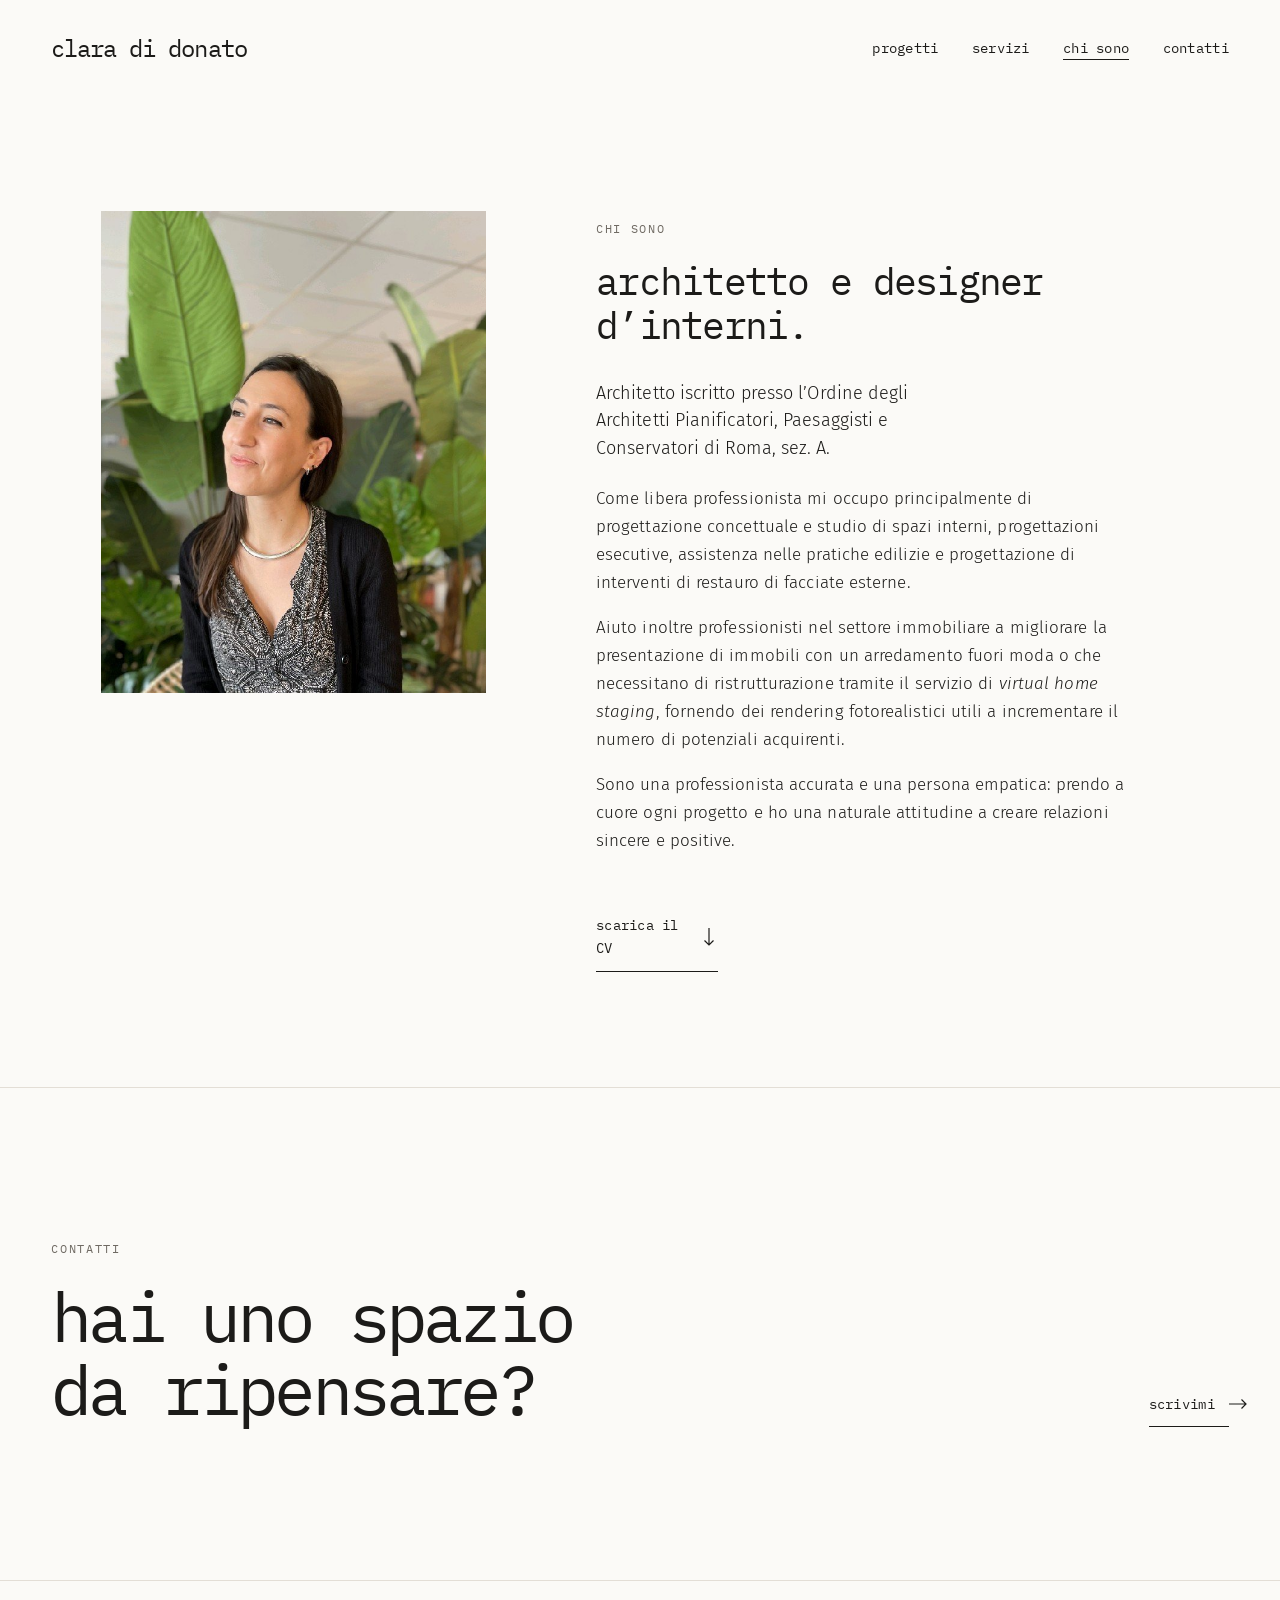
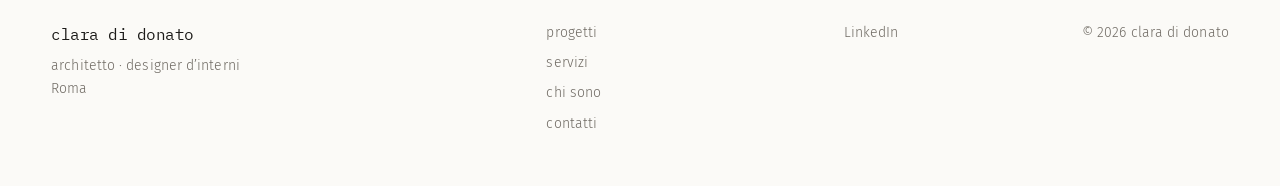
==== commit 23ba8b9d: "Chi sono: photo, text and CV download only; updated CV with hidden data really removed Co-Authored-B" ====
--- a/chisono/index.html
+++ b/chisono/index.html
@@ -4,7 +4,7 @@
   <meta charset="utf-8">
   <meta name="viewport" content="width=device-width, initial-scale=1">
   <title>chi sono — clara di donato</title>
-  <meta name="description" content="Clara Di Donato, architetto iscritto all’Ordine degli Architetti di Roma: competenze, lingue ed esperienza professionale.">
+  <meta name="description" content="Clara Di Donato, architetto e designer d’interni iscritta all’Ordine degli Architetti di Roma: chi sono e curriculum da scaricare.">
   <link rel="canonical" href="https://www.claradidonato.com/chisono/">
   <meta property="og:type" content="website">
   <meta property="og:title" content="chi sono — clara di donato">
@@ -12,7 +12,7 @@
   <meta property="og:image" content="https://www.claradidonato.com/assets/img/clara-di-donato.jpg">
   <link rel="icon" type="image/png" href="../assets/img/casetta.png">
   <link rel="preload" href="../assets/fonts/ibm-plex-mono-latin-400-normal.woff2" as="font" type="font/woff2" crossorigin>
-  <link rel="stylesheet" href="../assets/css/style.css">
+  <link rel="stylesheet" href="../assets/css/style.css?v=6">
 </head>
 <body>
   <a class="skip-link" href="#main">Vai al contenuto</a>
@@ -44,168 +44,9 @@
           <p>Come libera professionista mi occupo principalmente di progettazione concettuale e studio di spazi interni, progettazioni esecutive, assistenza nelle pratiche edilizie e progettazione di interventi di restauro di facciate esterne.</p>
           <p>Aiuto inoltre professionisti nel settore immobiliare a migliorare la presentazione di immobili con un arredamento fuori moda o che necessitano di ristrutturazione tramite il servizio di <em>virtual home staging</em>, fornendo dei rendering fotorealistici utili a incrementare il numero di potenziali acquirenti.</p>
           <p>Sono una professionista accurata e una persona empatica: prendo a cuore ogni progetto e ho una naturale attitudine a creare relazioni sincere e positive.</p>
-          <a class="btn btn--down" href="../s/arch-clara-di-donato-CV.pdf" target="_blank" rel="noopener">scarica il CV completo</a>
+          <!-- The CV is a PDF in s/: to update it, replace the file and raise the ?v= number -->
+          <a class="btn btn--down" href="../s/arch-clara-di-donato-CV.pdf?v=2" target="_blank" rel="noopener">scarica il CV</a>
         </div>
-      </div>
-    </section>
-
-    <!-- Skills & languages -->
-    <section class="section skills-section">
-      <div class="grid section-head">
-        <div class="head-text">
-          <p class="label">competenze</p>
-          <h2 class="title">strumenti, metodo e lingue.</h2>
-        </div>
-      </div>
-      <div class="skills-grid">
-        <div>
-          <h3>software</h3>
-          <ul>
-            <li>Autocad 2D/3D</li>
-            <li>SketchUp + VRay</li>
-            <li>Adobe Photoshop</li>
-            <li>Adobe Illustrator</li>
-            <li>Adobe InDesign</li>
-            <li>Pacchetto Office</li>
-          </ul>
-        </div>
-        <div>
-          <h3>progettazione</h3>
-          <ul>
-            <li>Disegno a mano libera</li>
-            <li>Concept design</li>
-            <li>Progettazione architettonica</li>
-            <li>Progettazione d’interni</li>
-            <li>Progettazione biofilica</li>
-            <li>Progettazione grafica</li>
-          </ul>
-        </div>
-        <div>
-          <h3>attitudini</h3>
-          <ul>
-            <li>Comunicazione</li>
-            <li>Pensiero creativo</li>
-            <li>Collaborazione</li>
-            <li>Lavoro autonomo</li>
-            <li>Rapido apprendimento</li>
-            <li>Precisione</li>
-          </ul>
-        </div>
-        <div>
-          <h3>lingue</h3>
-          <ul>
-            <li>Italiano — madrelingua</li>
-            <li>Francese — C1</li>
-            <li>Spagnolo — C1</li>
-            <li>Inglese — B2</li>
-          </ul>
-        </div>
-      </div>
-    </section>
-
-    <!-- Work experience: to add a job, copy one <article class="job"> block -->
-    <section class="section experience">
-      <div class="grid section-head">
-        <div class="head-text">
-          <p class="label">esperienza</p>
-          <h2 class="title">esperienza professionale.</h2>
-        </div>
-      </div>
-      <div class="jobs">
-
-        <article class="job">
-          <p class="when">01/23 — in corso<br><span>Roma, Italia</span></p>
-          <div class="what">
-            <h3>Architetto - libera professionista - collaborazione con <a href="https://studioarchitetturanovelli.it/" target="_blank" rel="noopener">DANILO NOVELLI Studio di Architettura</a></h3>
-            <ul>
-              <li>Realizzazione di rilievi, restituzione grafica e assistenza alla progettazione (interventi di restauro di facciate esterne, idoneità antincendio, interventi di ristrutturazione edilizia per privati, interventi di rifunzionalizzazione di edifici di rilievo storico-architettonico);</li>
-              <li>Valutazioni immobiliari;</li>
-              <li>Assistenza nell’elaborazione di pratiche edilizie (CILA, CILAS, SCIA), sviluppo di dettagli costruttivi, rendering 3D, fotomontaggi e redazione di relazioni tecniche;</li>
-            </ul>
-          </div>
-        </article>
-
-        <article class="job">
-          <p class="when">01/23 — 04/23<br><span>Roma, Italia</span></p>
-          <div class="what">
-            <h3>Architetto - libera professionista - collaborazione con <a href="https://www.lab-36.it/" target="_blank" rel="noopener">LAB 36 Studio Associato</a></h3>
-            <ul>
-              <li>Realizzazione di rilievi, restituzione grafica e progettazione preliminare per palestre (per il franchising <em>Anytime Fitness</em>) e scuole di inglese (per il franchising <em>Kids and Us</em>);</li>
-              <li>Elaborazione grafica di dettagli costruttivi, fotomontaggi e redazione relazioni tecniche;</li>
-              <li>Assistenza nell’elaborazione di pratiche edilizie;</li>
-              <li>Ricerca e analisi comparativa di normative e standard per edifici di tipo industriale (logistica);</li>
-            </ul>
-          </div>
-        </article>
-
-        <article class="job">
-          <p class="when">04/23 — 07/23<br><span>da remoto</span></p>
-          <div class="what">
-            <h3>Architetto d’interni - libera professionista - collaborazione con <a href="https://www.doorfeed.com/" target="_blank" rel="noopener">DOORFEED</a></h3>
-            <ul>
-              <li>Progettazione preliminare ed esecutiva di interventi di ristrutturazione interna di immobili ad uso residenziale su tutto il territorio francese, redazione di computi estimativi, relazione con le imprese e con i fornitori;</li>
-              <li>Sviluppo e ottimizzazione di un metodo di progettazione in linea con le esigenze dell’impresa, ricerca di soluzioni tecniche tramite i software a disposizione, lavoro di squadra sul miglioramento della comunicazione e dell’intero processo decisionale.</li>
-            </ul>
-          </div>
-        </article>
-
-        <article class="job">
-          <p class="when">02/22 — 09/22<br><span>Bordeaux, Francia</span></p>
-          <div class="what">
-            <h3>Interior designer - <a href="https://www.rhinov.fr/" target="_blank" rel="noopener">RHINOV, Savane Vision SAS</a></h3>
-            <ul>
-              <li>Progettazione di interni residenziali, in base al budget, alle esigenze funzionali e allo stile di ogni cliente;</li>
-              <li>Supporto allo sviluppo internazionale dell’azienda con traduzioni e presentazioni del servizio ai rappresentanti italiani del principale partner Maisons du Monde;</li>
-            </ul>
-          </div>
-        </article>
-
-        <article class="job">
-          <p class="when">10/21 — 02/22<br><span>Roma, Italia</span></p>
-          <div class="what">
-            <h3>Architetto - libera professionista - collaborazione con <a href="https://www.architettomagagnino.it/" target="_blank" rel="noopener">Arch. Giorgio Magagnino</a></h3>
-            <ul>
-              <li>Disegno tecnico e progettazione preliminare ed esecutiva per interventi di edilizia residenziale, quali: ristrutturazioni interne, proposte di nuovi layout, progetti di efficientamento energetico, restauro conservativo di facciate esterne;</li>
-            </ul>
-          </div>
-        </article>
-
-        <article class="job">
-          <p class="when">06/20 — 12/20<br><span>Bruxelles, Belgio</span></p>
-          <div class="what">
-            <h3>Architetto - <a href="https://the-secretary-general.europarl.europa.eu/en/directorates-general/inlo" target="_blank" rel="noopener">PARLAMENTO EUROPEO, Infrastrutture e Logistica</a></h3>
-            <ul>
-              <li>Co-sviluppo del concept design per diverse proposte di progettazione d'interni: layout, scelta dei materiali e design degli arredi;</li>
-              <li>Consulenza tecnica e architettonica, stima del budget e controllo delle informazioni durante la fase di sviluppo della fattibilità per più di 5 progetti;</li>
-              <li>Visite e riunioni di cantiere, controllo dei tempi e dei ritardi e redazione di report;</li>
-              <li>Realizzazione di disegni tecnici 2D, modelli 3D e rendering, infografiche interattive e presentazioni di progetti;</li>
-            </ul>
-          </div>
-        </article>
-
-        <article class="job">
-          <p class="when">10/19 — 04/20<br><span>Bruxelles, Belgio</span></p>
-          <div class="what">
-            <h3>Architetto stagista - <a href="https://ep-stages.gestmax.eu/website/homepage" target="_blank" rel="noopener">PARLAMENTO EUROPEO, Infrastrutture e logistica</a></h3>
-            <ul>
-              <li>Assistenza al team: presentazioni grafiche, immagini di rendering e proposte creative per piccoli progetti;</li>
-            </ul>
-          </div>
-        </article>
-
-        <article class="job">
-          <p class="when">04/18 — 09/18<br><span>Roma, Italia</span></p>
-          <div class="what">
-            <h3>Co-worker stagista - <a href="https://www.ikea.com/" target="_blank" rel="noopener">Inter IKEA Group, Communication and Interior Design</a></h3>
-            <ul>
-              <li>Progettazione e allestimento di ambienti per l’esposizione dei prodotti in negozio;</li>
-            </ul>
-          </div>
-        </article>
-
-      </div>
-      <div class="cv-row">
-        <a class="btn btn--down" href="../s/arch-clara-di-donato-CV.pdf" target="_blank" rel="noopener">scarica il CV completo</a>
       </div>
     </section>
 
@@ -236,6 +77,6 @@
     </div>
   </footer>
 
-  <script src="../assets/js/main.js"></script>
+  <script src="../assets/js/main.js?v=6"></script>
 </body>
 </html>
--- a/assets/css/style.css
+++ b/assets/css/style.css
@@ -309,7 +309,7 @@
 
 /* Project cards (home) */
 .featured { padding: 0 0 var(--space); }
-.cards { row-gap: clamp(64px, 8vw, 120px); align-items: start; }
+.cards { row-gap: clamp(40px, 5vw, 80px); align-items: start; }
 .card { display: block; text-decoration: none; }
 .card-media { display: block; overflow: hidden; background: var(--soft); }
 .card-media img { width: 100%; aspect-ratio: var(--ratio, 4 / 3); object-fit: cover; transition: transform 1.4s var(--ease); }
@@ -318,10 +318,20 @@
 .card-num { grid-row: 1 / 3; padding-top: .55em; font-family: var(--mono); font-size: 12px; color: var(--muted); }
 .card-title { font-family: var(--mono); font-size: clamp(19px, 1.6vw, 24px); line-height: 1.3; letter-spacing: -0.035em; }
 .card-meta { margin: 4px 0 0; font-size: 15px; color: var(--muted); }
-.card--1 { grid-column: 1 / 15; }
-.card--2 { grid-column: 17 / 25; margin-top: 15vw; }
-.card--3 { grid-column: 2 / 9; align-self: end; }
-.card--4 { grid-column: 11 / 25; }
+/* Zigzag like a photo book: one project at a time, alternating left and right, never side by side.
+   Each card spans two grid rows and the next one starts on the second, so it begins about halfway
+   down the previous card; cards on the same side never touch. Empty columns in the middle keep the air. */
+.card--1 { grid-column: 1 / 13;  grid-row: 1 / span 2; }
+.card--2 { grid-column: 16 / 23; grid-row: 2 / span 2; margin-top: 6vw; }
+.card--3 { grid-column: 4 / 10;  grid-row: 3 / span 2; }
+.card--4 { grid-column: 13 / 25; grid-row: 4 / span 2; margin-top: 6vw; }
+.card--5 { grid-column: 1 / 12;  grid-row: 5 / span 2; }
+.card--6 { grid-column: 14 / 24; grid-row: 6 / span 2; margin-top: 6vw; }
+.card--7 { grid-column: 3 / 10;  grid-row: 7 / span 2; }
+.card--8 { grid-column: 16 / 23; grid-row: 8 / span 2; margin-top: 6vw; }
+/* A drawing instead of a photo: shown whole, on a white sheet */
+.card-media--sheet { padding: clamp(12px, 2vw, 28px); background: #fff; box-shadow: inset 0 0 0 1px var(--line); }
+.card-media--sheet img { object-fit: contain; }
 
 /* Before/after highlight (home) */
 .feature { padding: clamp(90px, 10vw, 160px) 0; background: var(--soft); }
@@ -357,6 +367,8 @@
 .project-index a { display: flex; gap: 18px; padding: 9px 0; border-bottom: 1px solid var(--line); text-decoration: none; transition: padding .4s var(--ease); }
 .project-index a:hover { padding-left: 10px; }
 .project-index span { color: var(--muted); }
+.project-index a { white-space: nowrap; }   /* keeps "Casa R." on one line; only the description wraps */
+.project-index i { font-style: normal; color: var(--muted); white-space: normal; }
 
 .project { padding: clamp(80px, 9vw, 140px) 0; }
 .project + .project::before { content: ""; position: absolute; top: 0; left: var(--margin); right: var(--margin); height: 1px; background: var(--line); }
@@ -375,6 +387,8 @@
 .row--narrow { padding: 0 calc(var(--margin) + 12vw); }
 /* Pictures cut to the same shape: style="--r: 4 / 3" (or 1, 3 / 4 …) */
 .fit img { aspect-ratio: var(--r); object-fit: cover; }
+/* A small strip of "before" photos, set apart from the project pictures that follow */
+.row--prima { margin-bottom: clamp(40px, 5vw, 72px); }
 .tag {
   position: absolute;
   top: 14px; left: 14px;
@@ -400,6 +414,18 @@
 .style .mood b { font-family: var(--mono); font-weight: 400; font-size: 11px; letter-spacing: 0.14em; text-transform: uppercase; margin-right: 8px; }
 .plan { margin: clamp(56px, 6vw, 96px) var(--margin) 0; }
 .plan .sheet { padding: clamp(14px, 3vw, 48px); background: #fff; box-shadow: 0 0 0 1px var(--line); }
+.plan .sheet img { width: 100%; }
+
+/* What the clients asked for, next to the plan */
+.brief { margin-top: clamp(56px, 6vw, 96px); row-gap: 32px; }
+.brief-head { grid-column: 1 / 7; }
+.brief-title { margin-bottom: 16px; font-family: var(--mono); font-size: 22px; line-height: 1.3; letter-spacing: -0.035em; }
+.brief-head p:not(.label) { color: var(--muted); }
+.brief-list { grid-column: 8 / 25; display: grid; grid-template-columns: repeat(2, minmax(0, 1fr)); gap: 0 clamp(28px, 3.4vw, 56px); margin: 0; padding: 0; list-style: none; }
+.brief-list li { display: grid; grid-template-columns: 40px 1fr; align-content: start; padding: 20px 0 22px; border-top: 1px solid var(--line); }
+.brief-list .num { grid-row: 1 / 3; padding-top: .3em; font-family: var(--mono); font-size: 12px; color: var(--muted); }
+.brief-list .ask { margin: 0; color: var(--ink); }
+.brief-list .answer { margin-top: 6px; color: var(--muted); }
 
 /* Before/after photo carousel (virtual home staging) */
 .carousel { padding: 0 var(--margin); }
@@ -476,32 +502,6 @@
 .about-text .lead { margin-bottom: 1.2em; }
 .about-text .btn { margin-top: 30px; }
 
-.skills-section { padding: 0 0 var(--space); }
-.skills-grid { display: grid; grid-template-columns: repeat(4, minmax(0, 1fr)); gap: 48px clamp(24px, 3vw, 48px); padding: 0 var(--margin); }
-.skills-grid h3 {
-  margin-bottom: 14px;
-  padding-bottom: 14px;
-  border-bottom: 1px solid var(--ink);
-  font-family: var(--mono);
-  font-size: 12px;
-  letter-spacing: 0.14em;
-  text-transform: uppercase;
-}
-.skills-grid ul { margin: 0; padding: 0; list-style: none; }
-.skills-grid li { padding: 5px 0; }
-
-.experience { padding: 0 0 var(--space); }
-.jobs { padding: 0 var(--margin); }
-.job { display: grid; grid-template-columns: repeat(24, minmax(0, 1fr)); column-gap: var(--gap); padding: 36px 0; border-top: 1px solid var(--line); }
-.job:last-child { border-bottom: 1px solid var(--line); }
-.job .when { grid-column: 1 / 6; font-family: var(--mono); font-size: 13px; line-height: 1.6; }
-.job .when span { color: var(--muted); }
-.job .what { grid-column: 7 / 23; }
-.job .what h3 { margin-bottom: 12px; font-family: var(--sans); font-size: 17px; font-weight: 700; line-height: 1.45; }
-.job .what h3 a { font-style: italic; }
-.job .what ul { margin: 0; padding-left: 18px; }
-.job .what li { margin-bottom: 6px; }
-.cv-row { margin-top: 56px; padding: 0 var(--margin); }
 
 /* ---------- Contatti ---------- */
 
@@ -565,13 +565,12 @@
   .media .compare-wrap { grid-column: 1 / 25; }
   .media .side { grid-column: 9 / 25; }
   .row--narrow { padding: 0 var(--margin); }
+  .brief-head, .brief-list { grid-column: 1 / 25; }
   .services .list { grid-column: 1 / 13; }
   .services .image { grid-column: 14 / 25; }
-  .steps, .skills-grid { grid-template-columns: repeat(2, minmax(0, 1fr)); }
+  .steps { grid-template-columns: repeat(2, minmax(0, 1fr)); }
   .about-photo { grid-column: 1 / 10; }
   .about-text { grid-column: 11 / 25; }
-  .job .when { grid-column: 1 / 7; }
-  .job .what { grid-column: 8 / 25; }
   .contact-text, .contact form { grid-column: 1 / 25; }
   .fb-id { grid-column: 1 / 11; }
   .fb-nav { grid-column: 12 / 17; }
@@ -602,7 +601,11 @@
 
   .hero .doodle { width: 92px; }
   .intro-side .portrait { max-height: 150px; margin: 0 0 40px; }
-  .card--2 { margin-top: 0; }
+  /* Phones: cards stay staggered (alternating widths and sides) instead of one full-width column */
+  .cards { row-gap: 72px; }
+  .cards > .card { width: 86%; margin-top: 0; }
+  .cards > .card:nth-child(2n) { width: 70%; justify-self: end; }
+  .cards > .card:nth-child(3n) { width: 62%; justify-self: center; }
   .st-list a { grid-template-columns: 40px 1fr; }
   .st-list .desc { grid-column: 2; text-align: left; margin-top: -8px; }
 
@@ -610,7 +613,12 @@
   .project-text { margin-top: 24px; }
   .row { flex-direction: column; }
   .row > figure { flex: none !important; width: 100%; }
+  /* the "before" strip stays small on phones: two by two, same shape */
+  .row--prima { flex-direction: row; flex-wrap: wrap; gap: 8px; }
+  .row--prima > figure { width: calc(50% - 4px); }
+  .row--prima img { aspect-ratio: 3 / 4; object-fit: cover; }
   .styles { grid-template-columns: 1fr; }
+  .brief-list { grid-template-columns: 1fr; }
   .carousel-track li { flex-basis: 84%; }
   .compare-tag { top: 10px; font-size: 10px; }
   .compare-tag--before { left: 10px; }
@@ -622,10 +630,8 @@
   .services .image { order: -1; height: auto; aspect-ratio: 601 / 621; margin-bottom: 48px; }
   .accordion details p { margin-left: 0; }
 
-  .steps, .skills-grid { grid-template-columns: 1fr; }
+  .steps { grid-template-columns: 1fr; }
   .steps .num { margin-bottom: 18px; }
   .about-photo { margin-bottom: 40px; }
-  .job { display: block; }
-  .job .when { margin-bottom: 10px; }
   .form-row { grid-template-columns: 1fr; gap: 0; }
 }
